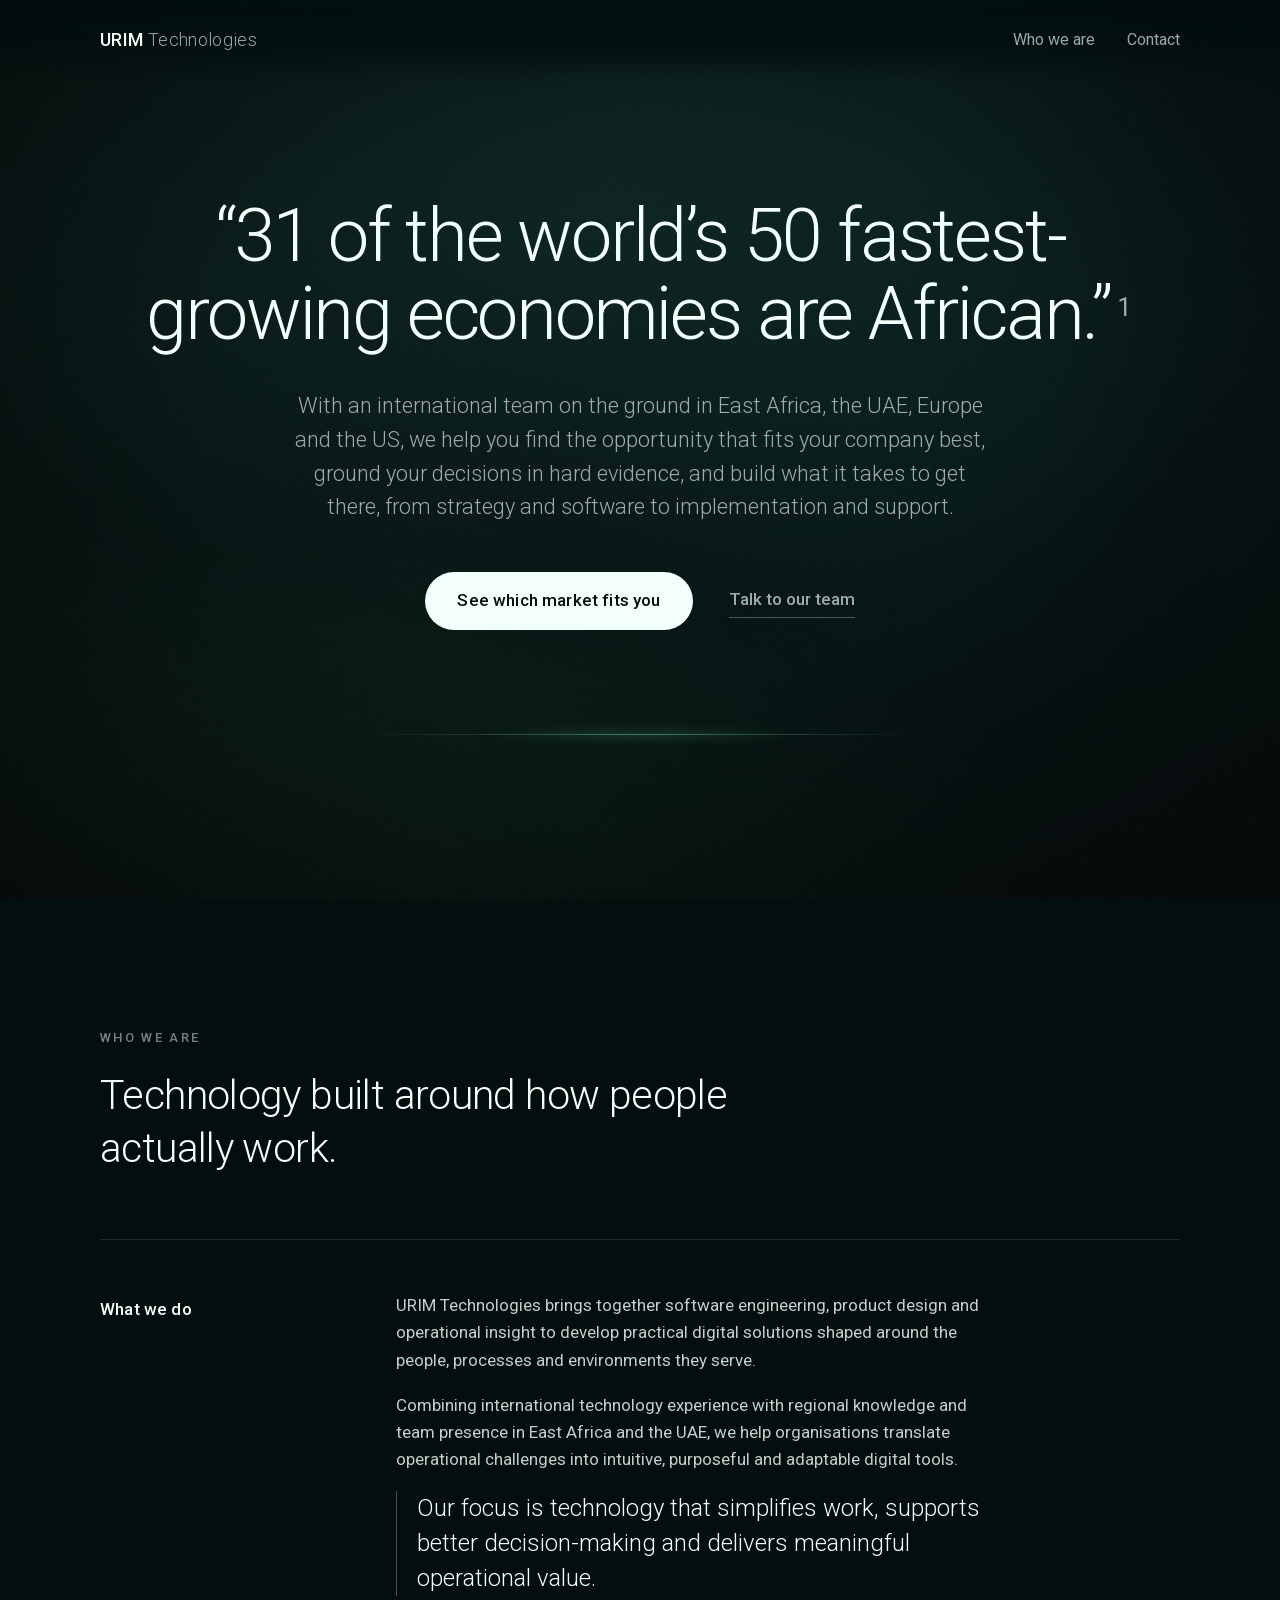
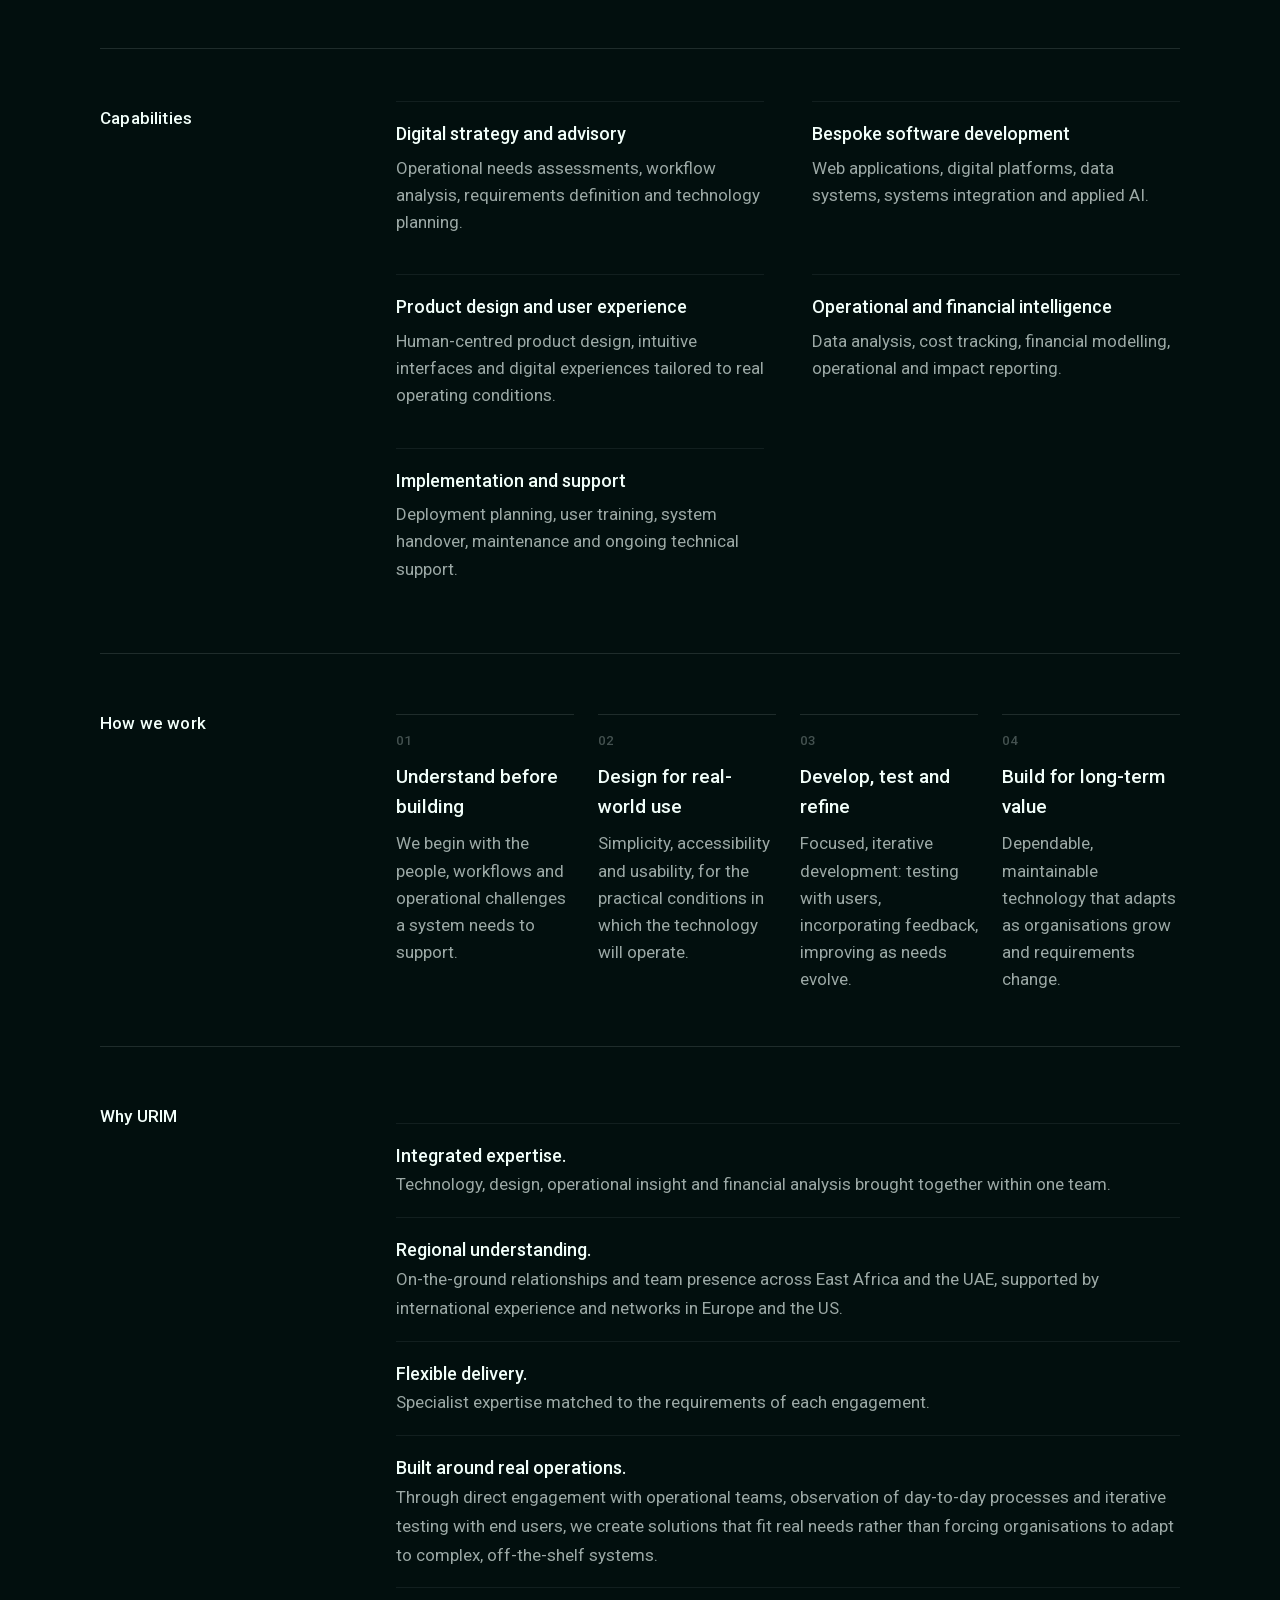
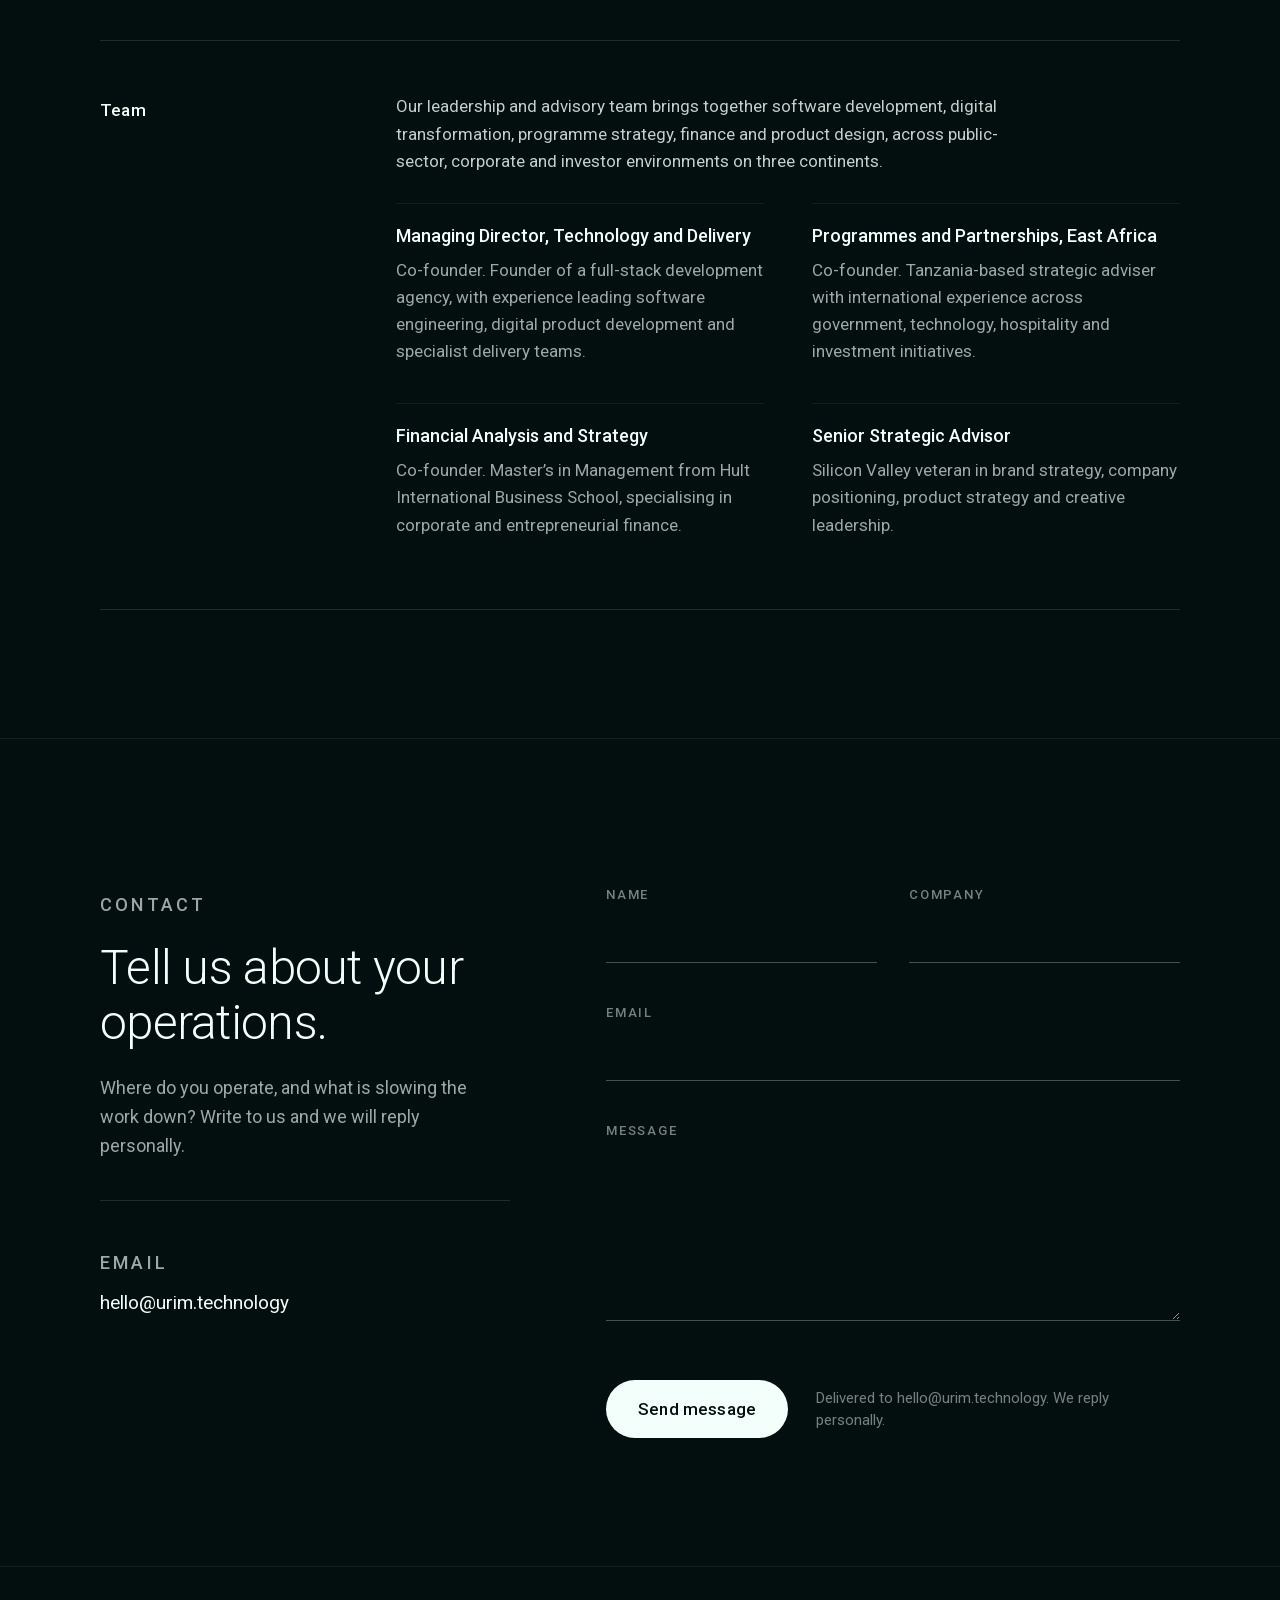
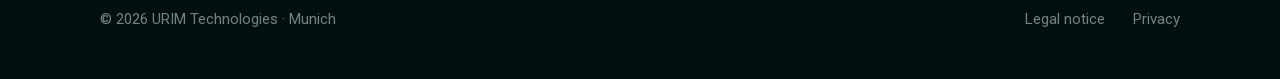
==== index.html @ d679f686 "Hero: break after fastest-, reference mark raised above the quote Co-Authored-By: Claude Fable 5.1 <" ====
<!doctype html>
<html lang="en">
<head>
<meta charset="utf-8">
<meta name="viewport" content="width=device-width, initial-scale=1, viewport-fit=cover">
<title>URIM Technologies</title>
<meta name="description" content="Practical technology for complex, real-world operations. URIM Technologies brings together software engineering, product design and operational insight, with team presence in East Africa and the UAE.">
<meta name="robots" content="index,follow">
<meta name="theme-color" content="#020e0d">
<link rel="canonical" href="https://tryurim.com/">
<meta property="og:type" content="website">
<meta property="og:site_name" content="URIM Technologies">
<meta property="og:title" content="URIM Technologies">
<meta property="og:description" content="Practical technology for complex, real-world operations. URIM Technologies brings together software engineering, product design and operational insight, with team presence in East Africa and the UAE.">
<meta property="og:url" content="https://tryurim.com/">
<meta property="og:image" content="https://tryurim.com/assets/og.jpg">
<meta property="og:image:width" content="1200">
<meta property="og:image:height" content="630">
<meta property="og:image:alt" content="Practical technology for complex, real-world operations.">
<meta name="twitter:card" content="summary_large_image">
<meta name="twitter:title" content="URIM Technologies">
<meta name="twitter:description" content="Practical technology for complex, real-world operations. URIM Technologies brings together software engineering, product design and operational insight, with team presence in East Africa and the UAE.">
<meta name="twitter:image" content="https://tryurim.com/assets/og.jpg">
<link rel="icon" href="/assets/favicon.svg" type="image/svg+xml">
<link rel="icon" href="/assets/favicon-32.png" sizes="32x32" type="image/png">
<link rel="icon" href="/assets/favicon-96.png" sizes="96x96" type="image/png">
<link rel="apple-touch-icon" href="/assets/apple-touch-icon.png">
<link rel="preload" href="/assets/fonts/roboto-latin.woff2" as="font" type="font/woff2" crossorigin>
<link rel="stylesheet" href="/assets/css/urim.css">
</head>
<body>

<header class="nav">
  <div class="wrap">
    <a class="wordmark" href="/"><b>URIM</b> <span>Technologies</span></a>
    <nav class="nav-links">
      <a href="#about">Who we are</a>
      <a href="#contact">Contact</a>
    </nav>
  </div>
</header>

<main>

  <section class="hero">
    <div class="wrap">
      <h1 class="rise">“31 of the world’s 50 fastest-<br>growing economies are African.”<sup class="fn"><button type="button" class="fn-mark" aria-label="Source note" aria-expanded="false" aria-controls="fn1">1</button><span class="fn-note" id="fn1" role="tooltip"><strong>URIM Research, 2026</strong><span class="fn-body">Source, reference date and method are documented in our 2026 research note.</span></span></sup></h1>
      <p class="lede rise">With an international team on the ground in East Africa, the UAE, Europe and the US, we help you find the opportunity that fits your company best, ground your decisions in hard evidence, and build what it takes to get there, from strategy and software to implementation and support.</p>
      <div class="actions rise">
        <a class="btn" href="#contact">See which market fits you</a>
        <a class="link" href="mailto:hello@urim.technology">Talk to our team</a>
      </div>
      <div class="hero-rule rise" aria-hidden="true"></div>
    </div>
  </section>

  <section class="section" id="about">
    <div class="wrap">
      <div class="section-head">
        <p class="eyebrow">Who we are</p>
        <p class="statement">Technology built around how people actually work.</p>
      </div>

      <div class="row">
        <h3>What we do</h3>
        <div class="body">
          <p>URIM Technologies brings together software engineering, product design and operational insight to develop practical digital solutions shaped around the people, processes and environments they serve.</p>
          <p>Combining international technology experience with regional knowledge and team presence in East Africa and the UAE, we help organisations translate operational challenges into intuitive, purposeful and adaptable digital tools.</p>
          <p class="quote">Our focus is technology that simplifies work, supports better decision-making and delivers meaningful operational value.</p>
        </div>
      </div>

      <div class="row">
        <h3>Capabilities</h3>
        <div class="body" style="max-width:none">
          <dl class="values">
            <div><dt>Digital strategy and advisory</dt><dd>Operational needs assessments, workflow analysis, requirements definition and technology planning.</dd></div>
            <div><dt>Bespoke software development</dt><dd>Web applications, digital platforms, data systems, systems integration and applied AI.</dd></div>
            <div><dt>Product design and user experience</dt><dd>Human-centred product design, intuitive interfaces and digital experiences tailored to real operating conditions.</dd></div>
            <div><dt>Operational and financial intelligence</dt><dd>Data analysis, cost tracking, financial modelling, operational and impact reporting.</dd></div>
            <div><dt>Implementation and support</dt><dd>Deployment planning, user training, system handover, maintenance and ongoing technical support.</dd></div>
          </dl>
        </div>
      </div>

      <div class="row">
        <h3>How we work</h3>
        <div class="body" style="max-width:none">
          <div class="steps">
            <div class="step"><span class="n">01</span><h4>Understand before building</h4><p>We begin with the people, workflows and operational challenges a system needs to support.</p></div>
            <div class="step"><span class="n">02</span><h4>Design for real-world use</h4><p>Simplicity, accessibility and usability, for the practical conditions in which the technology will operate.</p></div>
            <div class="step"><span class="n">03</span><h4>Develop, test and refine</h4><p>Focused, iterative development: testing with users, incorporating feedback, improving as needs evolve.</p></div>
            <div class="step"><span class="n">04</span><h4>Build for long-term value</h4><p>Dependable, maintainable technology that adapts as organisations grow and requirements change.</p></div>
          </div>
        </div>
      </div>

      <div class="row">
        <h3>Why URIM</h3>
        <div class="body" style="max-width:none">
          <ul class="rules">
            <li><strong>Integrated expertise.</strong><span>Technology, design, operational insight and financial analysis brought together within one team.</span></li>
            <li><strong>Regional understanding.</strong><span>On-the-ground relationships and team presence across East Africa and the UAE, supported by international experience and networks in Europe and the US.</span></li>
            <li><strong>Flexible delivery.</strong><span>Specialist expertise matched to the requirements of each engagement.</span></li>
            <li><strong>Built around real operations.</strong><span>Through direct engagement with operational teams, observation of day-to-day processes and iterative testing with end users, we create solutions that fit real needs rather than forcing organisations to adapt to complex, off-the-shelf systems.</span></li>
          </ul>
        </div>
      </div>

      <div class="row">
        <h3>Team</h3>
        <div class="body" style="max-width:none">
          <p style="max-width:62ch">Our leadership and advisory team brings together software development, digital transformation, programme strategy, finance and product design, across public-sector, corporate and investor environments on three continents.</p>
          <dl class="values" style="margin-top:28px">
            <div><dt>Managing Director, Technology and Delivery</dt><dd>Co-founder. Founder of a full-stack development agency, with experience leading software engineering, digital product development and specialist delivery teams.</dd></div>
            <div><dt>Programmes and Partnerships, East Africa</dt><dd>Co-founder. Tanzania-based strategic adviser with international experience across government, technology, hospitality and investment initiatives.</dd></div>
            <div><dt>Financial Analysis and Strategy</dt><dd>Co-founder. Master’s in Management from Hult International Business School, specialising in corporate and entrepreneurial finance.</dd></div>
            <div><dt>Senior Strategic Advisor</dt><dd>Silicon Valley veteran in brand strategy, company positioning, product strategy and creative leadership.</dd></div>
          </dl>
        </div>
      </div>
    </div>
  </section>

  <section class="section" id="contact">
    <div class="wrap">
      <div class="contact-grid">
        <div class="contact-intro">
          <p class="eyebrow" style="margin-bottom:20px">Contact</p>
          <h2>Tell us about your operations.</h2>
          <p>Where do you operate, and what is slowing the work down? Write to us and we will reply personally.</p>
          <div class="direct">
            <p class="eyebrow">Email</p>
            <a href="mailto:hello@urim.technology">hello@urim.technology</a>
          </div>
        </div>

        <form id="contact-form" novalidate>
          <input type="text" name="_gotcha" tabindex="-1" autocomplete="off" aria-hidden="true" style="position:absolute;left:-9999px;width:1px;height:1px;opacity:0">
          <div class="two">
            <div class="field">
              <label for="f-name">Name</label>
              <input id="f-name" name="name" type="text" autocomplete="name" required>
            </div>
            <div class="field">
              <label for="f-company">Company</label>
              <input id="f-company" name="company" type="text" autocomplete="organization">
            </div>
          </div>
          <div class="field">
            <label for="f-email">Email</label>
            <input id="f-email" name="email" type="email" autocomplete="email" required>
          </div>
          <div class="field">
            <label for="f-message">Message</label>
            <textarea id="f-message" name="message" rows="5" required></textarea>
          </div>
          <div class="form-foot">
            <button class="btn" type="submit">Send message</button>
            <p class="form-note" id="form-note">Delivered to hello@urim.technology. We reply personally.</p>
          </div>
        </form>
      </div>
    </div>
  </section>

</main>

<footer class="footer">
  <div class="wrap">
    <span>© <span id="yr">2026</span> URIM Technologies · Munich</span>
    <nav>
      <a href="/impressum.html">Legal notice</a>
      <a href="/datenschutz.html">Privacy</a>
    </nav>
  </div>
</footer>

<script>
document.getElementById("yr").textContent = new Date().getFullYear();

(function () {
  var fn = document.querySelector(".fn");
  var mark = fn.querySelector(".fn-mark");
  function set(open) { fn.classList.toggle("open", open); mark.setAttribute("aria-expanded", open); }
  mark.addEventListener("click", function (e) { e.stopPropagation(); set(!fn.classList.contains("open")); });
  document.addEventListener("click", function () { set(false); });
  document.addEventListener("keydown", function (e) { if (e.key === "Escape") set(false); });
})();

(function () {
  // Set to the Formspree endpoint, e.g. "https://formspree.io/f/xxxxxxxx".
  // While empty, the form falls back to opening the visitor's email program.
  var ENDPOINT = "https://formspree.io/f/xaennrdn";

  var form = document.getElementById("contact-form");
  var note = document.getElementById("form-note");
  var button = form.querySelector("button[type=submit]");
  var v = function (n) { return form.elements[n].value.trim(); };

  function say(text, ok) {
    note.textContent = text;
    note.classList.toggle("sent", !!ok);
  }

  function viaMail() {
    var name = v("name"), company = v("company"), email = v("email"), message = v("message");
    var subject = "Enquiry from " + name + (company ? " (" + company + ")" : "");
    var body = message + "\n\n--\n" + name + (company ? "\n" + company : "") + "\n" + email;
    window.location.href = "mailto:leon.barth@urim.technology"
      + "?cc=" + encodeURIComponent("hello@urim.technology")
      + "&subject=" + encodeURIComponent(subject)
      + "&body=" + encodeURIComponent(body);
    say("Your email program should now open with the message. If it does not, write to hello@urim.technology directly.", true);
  }

  function viaEndpoint() {
    button.disabled = true;
    say("Sending…");
    var data = new FormData(form);
    data.append("_subject", "Enquiry from " + v("name") + (v("company") ? " (" + v("company") + ")" : ""));
    fetch(ENDPOINT, { method: "POST", body: data, headers: { "Accept": "application/json" } })
      .then(function (r) { return r.ok ? r.json() : Promise.reject(r); })
      .then(function () {
        form.reset();
        say("Thank you. Your message has reached us and we will reply personally.", true);
      })
      .catch(function () {
        say("The message could not be sent. Please write to hello@urim.technology directly.", false);
      })
      .then(function () { button.disabled = false; });
  }

  form.addEventListener("submit", function (e) {
    e.preventDefault();
    if (!form.checkValidity()) { form.reportValidity(); return; }
    if (ENDPOINT) { viaEndpoint(); } else { viaMail(); }
  });
})();
</script>
</body>
</html>
---- assets/css/urim.css ----
/* URIM Technologies · tryurim.com
   Roboto throughout. Black stone as the ground; the aurora only where it matters. */

@font-face {
  font-family: "Roboto";
  font-style: normal;
  font-weight: 100 900;
  font-display: swap;
  src: url("../fonts/roboto-latin.woff2") format("woff2");
  unicode-range: U+0000-00FF, U+0131, U+0152-0153, U+02BB-02BC, U+02C6, U+02DA, U+02DC, U+0304, U+0308, U+0329, U+2000-206F, U+20AC, U+2122, U+2191, U+2193, U+2212, U+2215, U+FEFF, U+FFFD;
}
@font-face {
  font-family: "Roboto";
  font-style: normal;
  font-weight: 100 900;
  font-display: swap;
  src: url("../fonts/roboto-latin-ext.woff2") format("woff2");
  unicode-range: U+0100-02BA, U+02BD-02C5, U+02C7-02CC, U+02CE-02D7, U+02DD-02FF, U+0304, U+0308, U+0329, U+1D00-1DBF, U+1E00-1E9F, U+1EF2-1EFF, U+2020, U+20A0-20AB, U+20AD-20C0, U+2113, U+2C60-2C7F, U+A720-A7FF;
}

:root {
  /* The stone: near true black with a trace of the gem's teal. */
  --stone: hsl(176 80% 3.2%);
  --ink: #F2FFFA;
  --ink-80: rgba(242, 255, 250, .80);
  --ink-64: rgba(242, 255, 250, .64);
  --ink-48: rgba(242, 255, 250, .48);
  --ink-28: rgba(242, 255, 250, .28);
  --line: rgba(242, 255, 250, .12);
  --line-soft: rgba(242, 255, 250, .07);

  /* The aurora, held back: one pale sea-green, never saturated, never a sweep. */
  --aurora-tone: hsl(162 45% 68%);
  --aurora-cyan: hsl(162 45% 68%);
  --aurora: linear-gradient(90deg, hsl(162 45% 68% / 0) 0%, hsl(162 45% 68% / .55) 35%, hsl(162 45% 68% / .55) 65%, hsl(162 45% 68% / 0) 100%);

  --wrap: 1080px;
  --gutter: 28px;
  --nav-h: 80px;

  --grain: url("data:image/svg+xml,%3Csvg xmlns='http://www.w3.org/2000/svg' width='320' height='320'%3E%3Cfilter id='n'%3E%3CfeTurbulence type='fractalNoise' baseFrequency='0.9' numOctaves='2' stitchTiles='stitch'/%3E%3CfeColorMatrix values='0 0 0 0 0.92  0 0 0 0 0.95  0 0 0 0 0.94  0 0 0 0.04 0'/%3E%3C/filter%3E%3Crect width='100%25' height='100%25' filter='url(%23n)'/%3E%3C/svg%3E");
}

* { box-sizing: border-box; }
html { -webkit-text-size-adjust: 100%; scroll-behavior: smooth; }
@media (prefers-reduced-motion: reduce) { html { scroll-behavior: auto; } }

body {
  margin: 0;
  background: var(--stone);
  color: var(--ink-80);
  font-family: "Roboto", system-ui, -apple-system, "Segoe UI", Helvetica, Arial, sans-serif;
  font-size: 19px;
  line-height: 1.6;
  font-weight: 400;
  -webkit-font-smoothing: antialiased;
  -moz-osx-font-smoothing: grayscale;
  text-rendering: optimizeLegibility;
  min-height: 100vh;
}

/* Black · stone. A rich black built in layers that flow: near-blacks a few hue
   degrees apart drift corner to corner, light rests on the upper middle and
   fainter low on the left, the edges fall away, and far back the aurora is
   remembered. Grain on top. Fixed to the viewport so the page reads as one
   material however far it scrolls. */
body::before {
  content: "";
  position: fixed;
  inset: 0;
  z-index: -1;
  pointer-events: none;
  background:
    var(--grain) 0 0 / 320px 320px repeat,
    radial-gradient(ellipse 80% 74% at 50% 44%, hsl(180 60% 1.5% / 0) 42%, hsl(180 60% 1.2% / 0.92) 100%),
    radial-gradient(ellipse 58% 46% at 48% 24%, hsl(176 55% 8.5% / 1) 0%, hsl(176 55% 8.5% / 0) 100%),
    radial-gradient(ellipse 42% 34% at 24% 88%, hsl(168 55% 6.5% / 0.8) 0%, hsl(168 55% 6.5% / 0) 100%),
    radial-gradient(ellipse 50% 40% at 30% 100%, hsl(148 70% 10% / 0.5) 0%, hsl(148 70% 10% / 0) 100%),
    radial-gradient(ellipse 26% 70% at 68% 26%, hsl(180 70% 9% / 0.4) 0%, hsl(180 70% 9% / 0) 100%),
    radial-gradient(ellipse 72% 80% at 0% 0%, hsl(170 80% 4.4% / 1) 0%, hsl(170 80% 4.4% / 0) 100%),
    radial-gradient(ellipse 66% 78% at 100% 0%, hsl(178 85% 3.8% / 1) 0%, hsl(178 85% 3.8% / 0) 100%),
    radial-gradient(ellipse 80% 70% at 100% 100%, hsl(184 80% 2.6% / 1) 0%, hsl(184 80% 2.6% / 0) 100%),
    radial-gradient(ellipse 70% 80% at 0% 100%, hsl(166 75% 3.6% / 1) 0%, hsl(166 75% 3.6% / 0) 100%),
    var(--stone);
}

::selection { background: hsl(160 70% 40% / .35); color: var(--ink); }

a { color: inherit; text-decoration: none; }
a:focus-visible, button:focus-visible { outline: 1px solid hsl(162 45% 68% / .7); outline-offset: 4px; }

h1, h2, h3, h4 { margin: 0; color: var(--ink); font-weight: 300; letter-spacing: -0.015em; }
p { margin: 0; }

.wrap { width: min(var(--wrap), 100% - 2 * var(--gutter)); margin-inline: auto; }

.eyebrow {
  font-size: .8125rem;
  font-weight: 500;
  letter-spacing: .18em;
  text-transform: uppercase;
  color: var(--ink-48);
}

/* Navigation */
.nav {
  position: fixed;
  top: 0; left: 0; right: 0;
  z-index: 10;
  height: var(--nav-h);
  display: flex;
  align-items: center;
  background: linear-gradient(to bottom, hsl(176 80% 3.2% / .96) 0%, hsl(176 80% 3.2% / .82) 55%, hsl(176 80% 3.2% / 0) 100%);
}
.nav .wrap { display: flex; align-items: center; justify-content: space-between; }
.wordmark { color: var(--ink); font-size: 1.125rem; letter-spacing: .02em; white-space: nowrap; }
.wordmark b { font-weight: 500; }
.wordmark span { font-weight: 300; color: var(--ink-64); }
.nav-links { display: flex; gap: 32px; }
.nav-links a { font-size: 1rem; color: var(--ink-64); transition: color .25s; }
.nav-links a:hover { color: var(--ink); }

/* Hero */
.hero {
  min-height: 100vh;
  min-height: 100svh;
  display: flex;
  align-items: center;
  padding: calc(var(--nav-h) + 48px) 0 96px;
}
.hero .eyebrow { margin-bottom: 28px; }
.hero .wrap { text-align: center; }
/* Sized so the quote fills the column in two lines, like the nav spans it. */
.hero h1 {
  position: relative;
  z-index: 2;
  font-size: clamp(2.25rem, calc((100vw - 2 * var(--gutter)) / 14.5), 4.6rem);
  line-height: 1.06;
  letter-spacing: -0.03em;
}
.hero .lede {
  margin: 36px auto 0;
  max-width: 58ch;
  font-size: clamp(1.125rem, 1.7vw, 1.4375rem);
  line-height: 1.55;
  font-weight: 300;
  color: var(--ink-64);
}
/* Footnote: a small mark after the headline; the note opens on hover, focus or tap. */
.fn { position: relative; display: inline-block; vertical-align: top; line-height: 1; margin-left: .04em; top: -.16em; }
.fn-mark {
  font: inherit; font-size: .42em; font-weight: 400; letter-spacing: 0; line-height: 1;
  padding: 0 .12em; border: 0; background: transparent; color: var(--ink-64);
  cursor: pointer; transition: color .25s;
}
.fn:hover .fn-mark, .fn:focus-within .fn-mark, .fn.open .fn-mark { color: var(--ink); }
.fn-note {
  position: absolute; right: 0; top: calc(100% + 10px); z-index: 5;
  width: 300px; max-width: calc(100vw - 2 * var(--gutter));
  padding: 14px 16px; border-radius: 10px;
  background: hsl(176 50% 6%); border: 1px solid var(--line);
  box-shadow: 0 18px 50px hsl(180 60% 1% / .6);
  font-size: .8125rem; font-weight: 400; line-height: 1.5; letter-spacing: 0;
  color: var(--ink-64); text-align: left;
  opacity: 0; visibility: hidden; transform: translateY(-4px);
  transition: opacity .25s, transform .25s, visibility 0s .25s;
}
.fn-note strong { display: block; font-weight: 500; color: var(--ink); margin-bottom: 4px; }
.fn-body { display: block; }
.fn:hover .fn-note, .fn:focus-within .fn-note, .fn.open .fn-note { opacity: 1; visibility: visible; transform: none; transition: opacity .25s, transform .25s; }

.hero .actions { margin-top: 48px; display: flex; align-items: center; justify-content: center; gap: 36px; flex-wrap: wrap; }

/* The aurora, once: a faint light along a hairline beneath the hero. */
.hero-rule {
  position: relative;
  margin: 104px auto 0;
  height: 1px;
  width: min(100%, 560px);
  background: linear-gradient(90deg, hsl(162 45% 68% / 0) 0%, hsl(162 45% 68% / .45) 50%, hsl(162 45% 68% / 0) 100%);
}
.hero-rule::before {
  content: "";
  position: absolute;
  left: 20%; top: -6px;
  width: 60%;
  height: 13px;
  background: radial-gradient(ellipse 50% 50% at 50% 50%, hsl(162 55% 62% / .22), hsl(162 55% 62% / 0));
  filter: blur(4px);
  pointer-events: none;
}

/* Buttons and links */
.btn {
  position: relative;
  display: inline-flex;
  align-items: center;
  gap: 10px;
  height: 58px;
  padding: 0 32px;
  border-radius: 999px;
  border: 0;
  background: var(--ink);
  color: var(--stone);
  font: inherit;
  font-size: 1.0625rem;
  font-weight: 500;
  letter-spacing: .01em;
  cursor: pointer;
  transition: transform .3s cubic-bezier(.2,.7,.2,1), background .3s;
}
.btn:hover { transform: translateY(-1px); }
.btn:active { transform: translateY(0); }
/* The aurora, once more: a soft light gathers behind the button on hover. */
.btn::after {
  content: "";
  position: absolute;
  inset: -14px -10px;
  border-radius: 999px;
  background: radial-gradient(ellipse 60% 70% at 50% 60%, hsl(162 50% 62% / .28), hsl(162 50% 62% / 0));
  filter: blur(10px);
  opacity: 0;
  transition: opacity .5s;
  pointer-events: none;
  z-index: -1;
}
.btn:hover::after, .btn:focus-visible::after { opacity: 1; }

.link {
  position: relative;
  color: var(--ink-64);
  font-size: 1.0625rem;
  font-weight: 500;
  padding-bottom: 2px;
  transition: color .25s;
}
.link::after {
  content: "";
  position: absolute;
  left: 0; right: 0; bottom: -2px;
  height: 1px;
  background: var(--ink-28);
  transition: background .25s;
}
.link:hover { color: var(--ink); }
.link:hover::after { background: var(--ink); }

/* Sections */
.section { padding: 128px 0; }
.section + .section { border-top: 1px solid var(--line-soft); }
.section-head { margin-bottom: 64px; }
.section-head .eyebrow { margin-bottom: 20px; }
.statement {
  font-size: clamp(1.75rem, 3.2vw, 2.75rem);
  line-height: 1.3;
  font-weight: 300;
  letter-spacing: -0.015em;
  color: var(--ink);
  max-width: 28ch;
}

/* Ledger rows: label left, substance right. */
.row {
  display: grid;
  grid-template-columns: 240px 1fr;
  gap: 56px;
  padding: 52px 0;
  border-top: 1px solid var(--line);
}
.row:last-child { border-bottom: 1px solid var(--line); }
.row h3 { font-size: 1.0625rem; font-weight: 500; letter-spacing: .01em; color: var(--ink); padding-top: 4px; }
.row .body { max-width: 60ch; font-size: 1.0625rem; }
.row .body p + p { margin-top: 18px; }
.row .body strong { font-weight: 500; color: var(--ink); }
.quote {
  margin: 28px 0 0;
  padding-left: 20px;
  border-left: 1px solid var(--ink-28);
  font-size: 1.5rem;
  font-weight: 300;
  line-height: 1.45;
  color: var(--ink);
}

.cards { display: grid; grid-template-columns: repeat(3, 1fr); gap: 32px; }
.card .k { display: block; font-size: .8125rem; font-weight: 500; letter-spacing: .14em; text-transform: uppercase; color: var(--ink-48); margin-bottom: 14px; }
.card h4 { font-size: 1.3125rem; font-weight: 500; margin-bottom: 10px; letter-spacing: 0; }
.card p { font-size: 1.0625rem; color: var(--ink-64); }

.steps { display: grid; grid-template-columns: repeat(4, 1fr); gap: 24px; margin-top: 8px; }
.step { padding-top: 16px; border-top: 1px solid var(--line); }
.step .n { display: block; font-size: .8125rem; font-weight: 500; color: var(--ink-28); letter-spacing: .1em; margin-bottom: 10px; }
.step h4 { font-size: 1.1875rem; font-weight: 500; letter-spacing: 0; }
.step p { margin-top: 8px; font-size: 1.0625rem; color: var(--ink-64); }

.rules { list-style: none; margin: 24px 0 0; padding: 0; }
.rules li { padding: 18px 0; border-top: 1px solid var(--line-soft); font-size: 1.125rem; }
.rules li:last-child { border-bottom: 1px solid var(--line-soft); }
.rules strong { display: block; font-weight: 500; color: var(--ink); }
.rules span { color: var(--ink-64); font-size: 1.0625rem; }

.values { display: grid; grid-template-columns: repeat(2, 1fr); gap: 20px 48px; margin: 0; }
.values div { padding: 18px 0; border-top: 1px solid var(--line-soft); }
.values dt { font-weight: 500; color: var(--ink); margin-bottom: 6px; font-size: 1.125rem; }
.values dd { margin: 0; font-size: 1.0625rem; color: var(--ink-64); }

/* Contact */
.contact-grid { display: grid; grid-template-columns: 5fr 7fr; gap: 96px; align-items: start; }
.contact-intro h2 { font-size: clamp(2rem, 3.8vw, 3rem); line-height: 1.15; max-width: 16ch; }
.contact-intro p { margin-top: 24px; max-width: 40ch; color: var(--ink-64); font-size: 1.125rem; }
.contact-intro .direct { margin-top: 40px; padding-top: 24px; border-top: 1px solid var(--line); }
.contact-intro .direct .eyebrow { margin-bottom: 10px; }
.contact-intro .direct a { color: var(--ink); font-weight: 400; }
.contact-intro .direct a:hover { color: var(--aurora-tone); }

form { display: grid; gap: 8px; }
.two { display: grid; grid-template-columns: 1fr 1fr; gap: 0 32px; }
.field { position: relative; padding: 18px 0 14px; }
.field label {
  display: block;
  font-size: .8125rem;
  font-weight: 500;
  letter-spacing: .14em;
  text-transform: uppercase;
  color: var(--ink-48);
  margin-bottom: 8px;
}
.field input, .field textarea {
  width: 100%;
  border: 0;
  border-bottom: 1px solid var(--ink-28);
  border-radius: 0;
  background: transparent;
  color: var(--ink);
  font: inherit;
  font-size: 1.1875rem;
  padding: 6px 0 12px;
  outline: none;
  transition: border-color .25s;
}
.field textarea { resize: vertical; min-height: 128px; }
.field input::placeholder, .field textarea::placeholder { color: var(--ink-28); }
/* The aurora, last: a pale line settles beneath the field you are writing in. */
.field::after {
  content: "";
  position: absolute;
  left: 0; right: 0; bottom: 14px;
  height: 1px;
  background: hsl(162 45% 68% / .6);
  transform: scaleX(0);
  transform-origin: left;
  transition: transform .45s cubic-bezier(.2,.7,.2,1);
}
.field:focus-within::after { transform: scaleX(1); }
.form-foot { margin-top: 28px; display: flex; align-items: center; gap: 28px; flex-wrap: wrap; }
.form-note { font-size: .9375rem; color: var(--ink-48); max-width: 40ch; line-height: 1.5; }
.form-note.sent { color: var(--ink-80); }

/* Footer */
.footer { padding: 40px 0 48px; border-top: 1px solid var(--line-soft); font-size: .9375rem; color: var(--ink-48); }
.footer .wrap { display: flex; justify-content: space-between; gap: 24px; flex-wrap: wrap; }
.footer nav { display: flex; gap: 28px; }
.footer a:hover { color: var(--ink); }

/* Legal pages */
.legal { padding: calc(var(--nav-h) + 64px) 0 96px; }
.legal .wrap { max-width: 760px; margin-inline: auto; }
.legal h1 { font-size: clamp(2rem, 4.5vw, 3rem); line-height: 1.1; letter-spacing: -0.02em; }
.legal .stand { margin-top: 16px; font-size: 1rem; color: var(--ink-48); }
.legal h2 { font-size: 1.3125rem; font-weight: 500; letter-spacing: 0; margin-top: 56px; margin-bottom: 14px; }
.legal h3 { font-size: 1.125rem; font-weight: 500; letter-spacing: 0; margin-top: 28px; margin-bottom: 8px; }
.legal p + p { margin-top: 14px; }
.legal address { font-style: normal; color: var(--ink); line-height: 1.6; }
.legal ul { padding-left: 20px; margin: 12px 0 0; }
.legal li { margin: 6px 0; }
.legal a { color: var(--ink); border-bottom: 1px solid var(--ink-28); transition: border-color .25s; }
.legal a:hover { border-color: var(--aurora-tone); }
.legal strong { font-weight: 500; color: var(--ink); }
.legal .note { margin-top: 56px; padding-top: 20px; border-top: 1px solid var(--line); font-size: 1rem; color: var(--ink-48); }
.legal .lang { margin-top: 40px; font-size: .875rem; color: var(--ink-48); }

/* Entrance */
@media (prefers-reduced-motion: no-preference) {
  .rise { opacity: 0; transform: translateY(14px); animation: rise .9s cubic-bezier(.2,.7,.2,1) forwards; }
  .rise:nth-child(2) { animation-delay: .1s; }
  .rise:nth-child(3) { animation-delay: .2s; }
  .rise:nth-child(4) { animation-delay: .3s; }
  .rise:nth-child(5) { animation-delay: .45s; }
  @keyframes rise { to { opacity: 1; transform: none; } }
}

/* Responsive */
@media (max-width: 900px) {
  .cards { grid-template-columns: 1fr; gap: 28px; }
  .steps { grid-template-columns: 1fr 1fr; }
  .contact-grid { grid-template-columns: 1fr; gap: 64px; }
  .row { grid-template-columns: 1fr; gap: 16px; padding: 36px 0; }
}
@media (max-width: 640px) {
  :root { --gutter: 20px; --nav-h: 68px; }
  body { font-size: 17px; }
  .hero h1 br { display: none; }
  .row { grid-template-columns: 1fr; }
  .section { padding: 88px 0; }
  .section-head { margin-bottom: 40px; }
  .hero { padding-bottom: 72px; }
  .hero .actions { margin-top: 36px; gap: 24px; }
  .hero-rule { margin-top: 64px; }
  .steps { grid-template-columns: 1fr; }
  .values { grid-template-columns: 1fr; }
  .two { grid-template-columns: 1fr; }
  .nav-links { gap: 22px; }
  .nav-links a { font-size: .875rem; }
  .footer .wrap { flex-direction: column; }
}
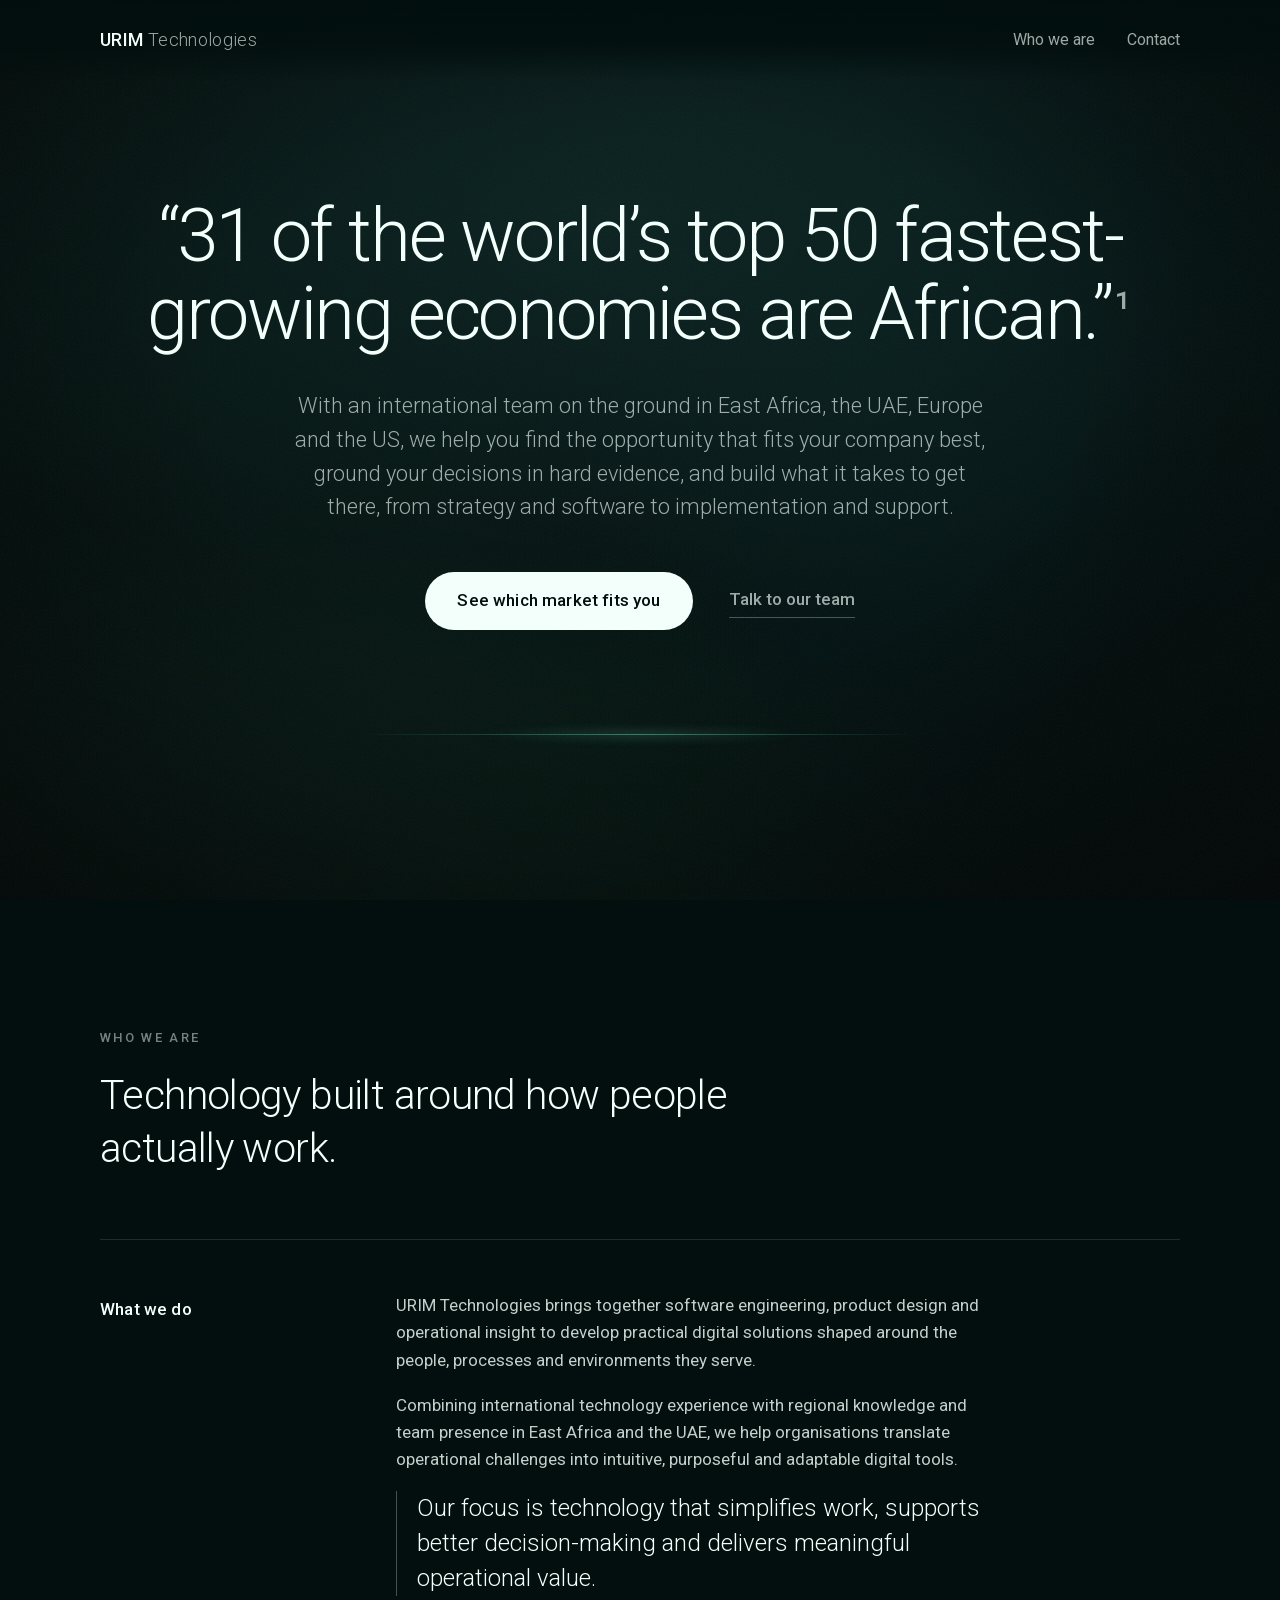
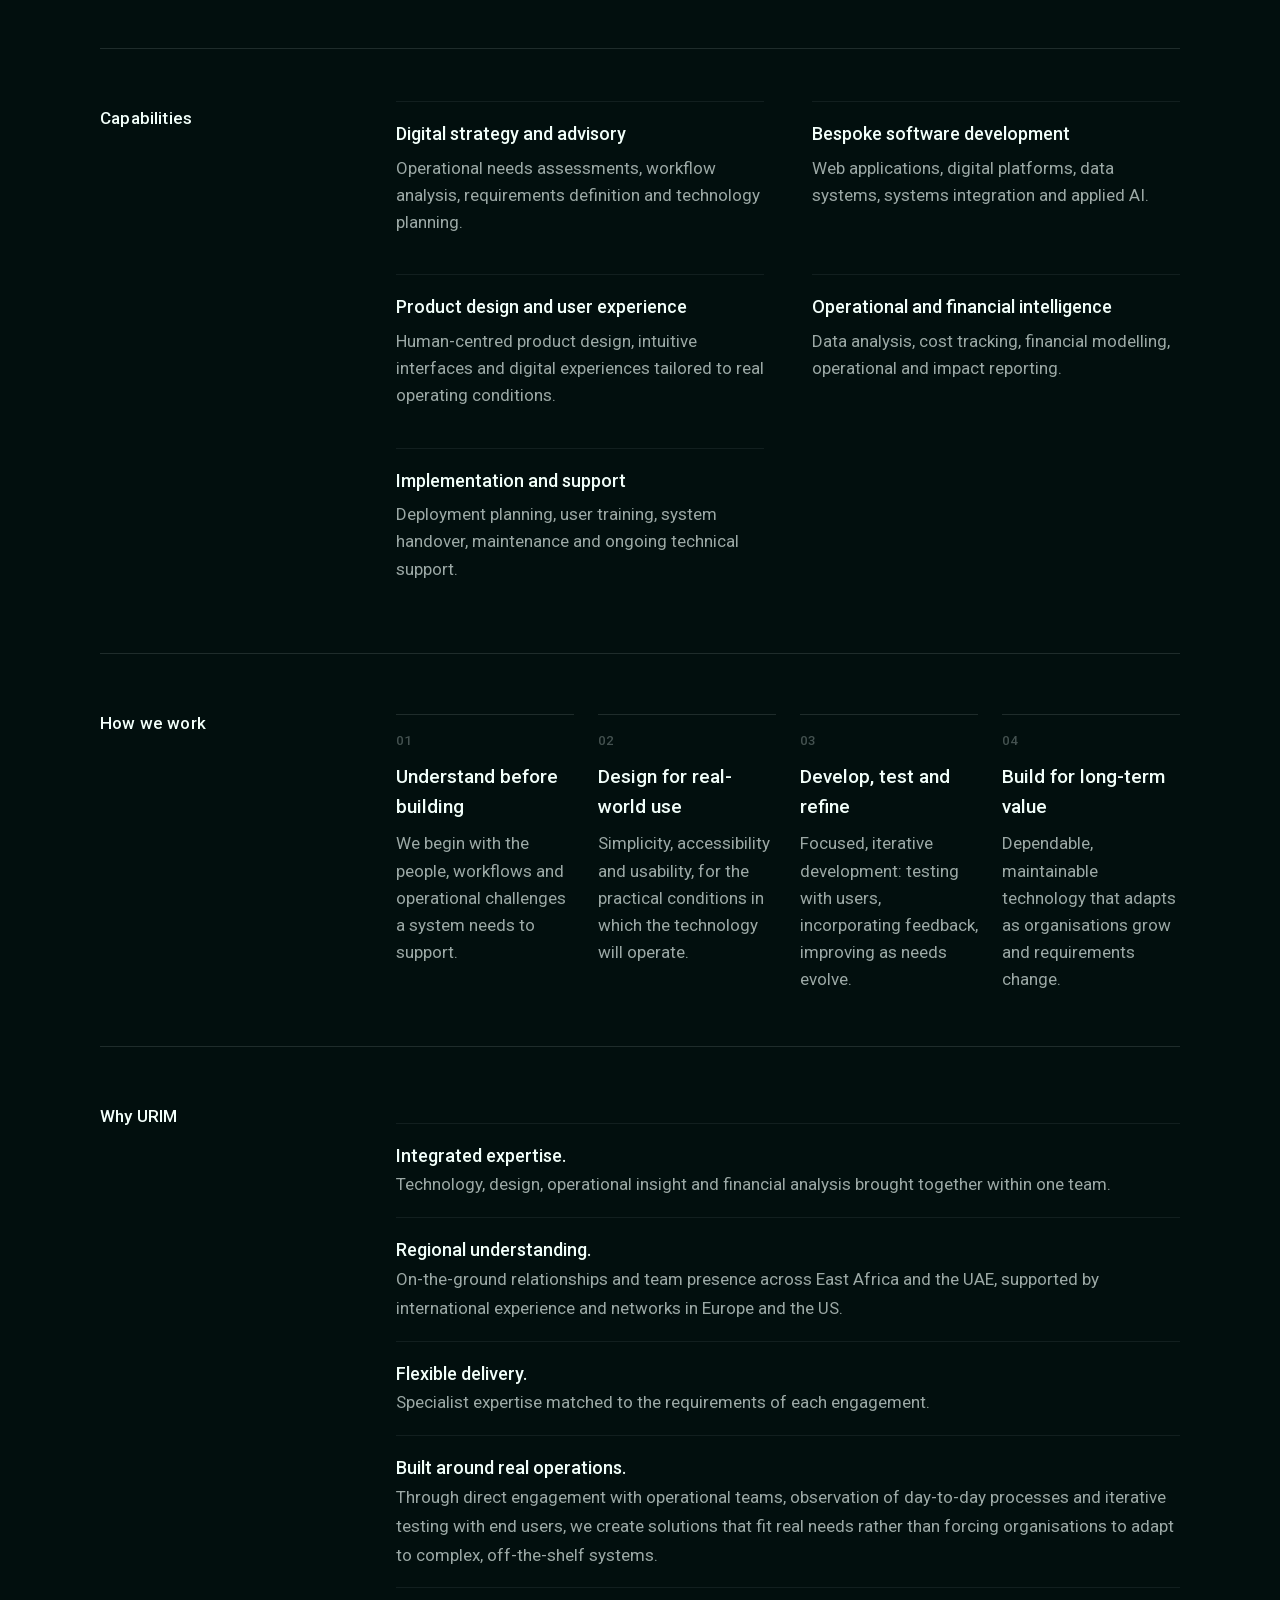
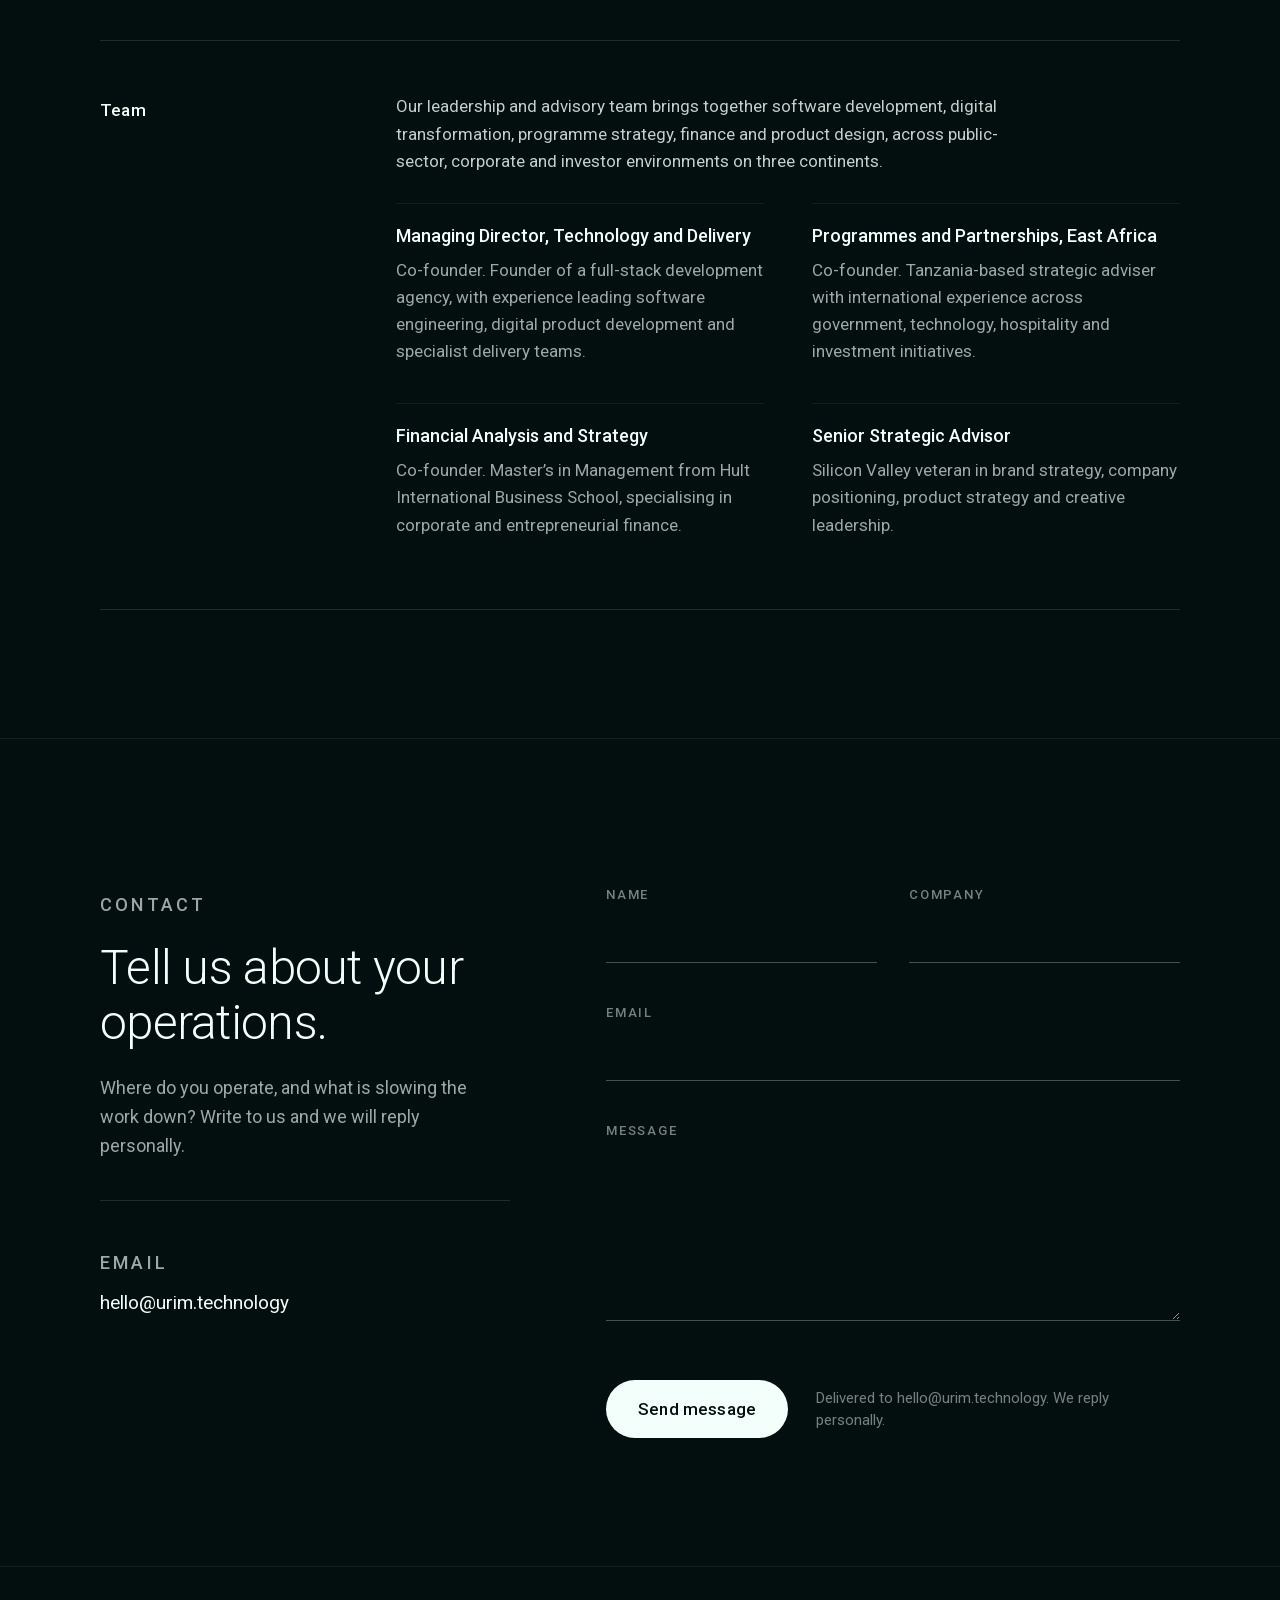
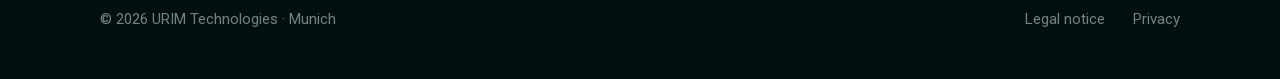
==== commit 64535ad8: "Hero: add "top"; reference mark is the ¹ character so copies read correctly Co-Authored-By: Claude O" ====
--- a/index.html
+++ b/index.html
@@ -16,7 +16,7 @@
 <meta property="og:image" content="https://tryurim.com/assets/og.jpg">
 <meta property="og:image:width" content="1200">
 <meta property="og:image:height" content="630">
-<meta property="og:image:alt" content="Practical technology for complex, real-world operations.">
+<meta property="og:image:alt" content="31 of the world’s top 50 fastest-growing economies are African.">
 <meta name="twitter:card" content="summary_large_image">
 <meta name="twitter:title" content="URIM Technologies">
 <meta name="twitter:description" content="Practical technology for complex, real-world operations. URIM Technologies brings together software engineering, product design and operational insight, with team presence in East Africa and the UAE.">
@@ -44,7 +44,7 @@
 
   <section class="hero">
     <div class="wrap">
-      <h1 class="rise">“31 of the world’s 50 fastest-<br>growing economies are African.”<sup class="fn"><button type="button" class="fn-mark" aria-label="Source note" aria-expanded="false" aria-controls="fn1">1</button><span class="fn-note" id="fn1" role="tooltip"><strong>URIM Research, 2026</strong><span class="fn-body">Source, reference date and method are documented in our 2026 research note.</span></span></sup></h1>
+      <h1 class="rise">“31 of the world’s top 50 fastest-<br>growing economies are African.”<span class="fn"><button type="button" class="fn-mark" aria-label="Source note" aria-expanded="false" aria-controls="fn1">¹</button><span class="fn-note" id="fn1" role="tooltip"><strong>URIM Research, 2026</strong><span class="fn-body">Source, reference date and method are documented in our 2026 research note.</span></span></span></h1>
       <p class="lede rise">With an international team on the ground in East Africa, the UAE, Europe and the US, we help you find the opportunity that fits your company best, ground your decisions in hard evidence, and build what it takes to get there, from strategy and software to implementation and support.</p>
       <div class="actions rise">
         <a class="btn" href="#contact">See which market fits you</a>
--- a/assets/css/urim.css
+++ b/assets/css/urim.css
@@ -147,14 +147,17 @@
   color: var(--ink-64);
 }
 /* Footnote: a small mark after the headline; the note opens on hover, focus or tap. */
-.fn { position: relative; display: inline-block; vertical-align: top; line-height: 1; margin-left: .04em; top: -.16em; }
+/* The mark is the superscript character itself, so copying the headline yields "¹". */
+.fn { position: relative; display: inline-block; line-height: 1; }
 .fn-mark {
-  font: inherit; font-size: .42em; font-weight: 400; letter-spacing: 0; line-height: 1;
-  padding: 0 .12em; border: 0; background: transparent; color: var(--ink-64);
+  font: inherit; font-size: .62em; font-weight: 400; letter-spacing: 0; line-height: 1;
+  position: relative; top: -.32em;
+  padding: 0 .04em; border: 0; background: transparent; color: var(--ink-64);
   cursor: pointer; transition: color .25s;
 }
 .fn:hover .fn-mark, .fn:focus-within .fn-mark, .fn.open .fn-mark { color: var(--ink); }
 .fn-note {
+  user-select: none; -webkit-user-select: none;
   position: absolute; right: 0; top: calc(100% + 10px); z-index: 5;
   width: 300px; max-width: calc(100vw - 2 * var(--gutter));
   padding: 14px 16px; border-radius: 10px;
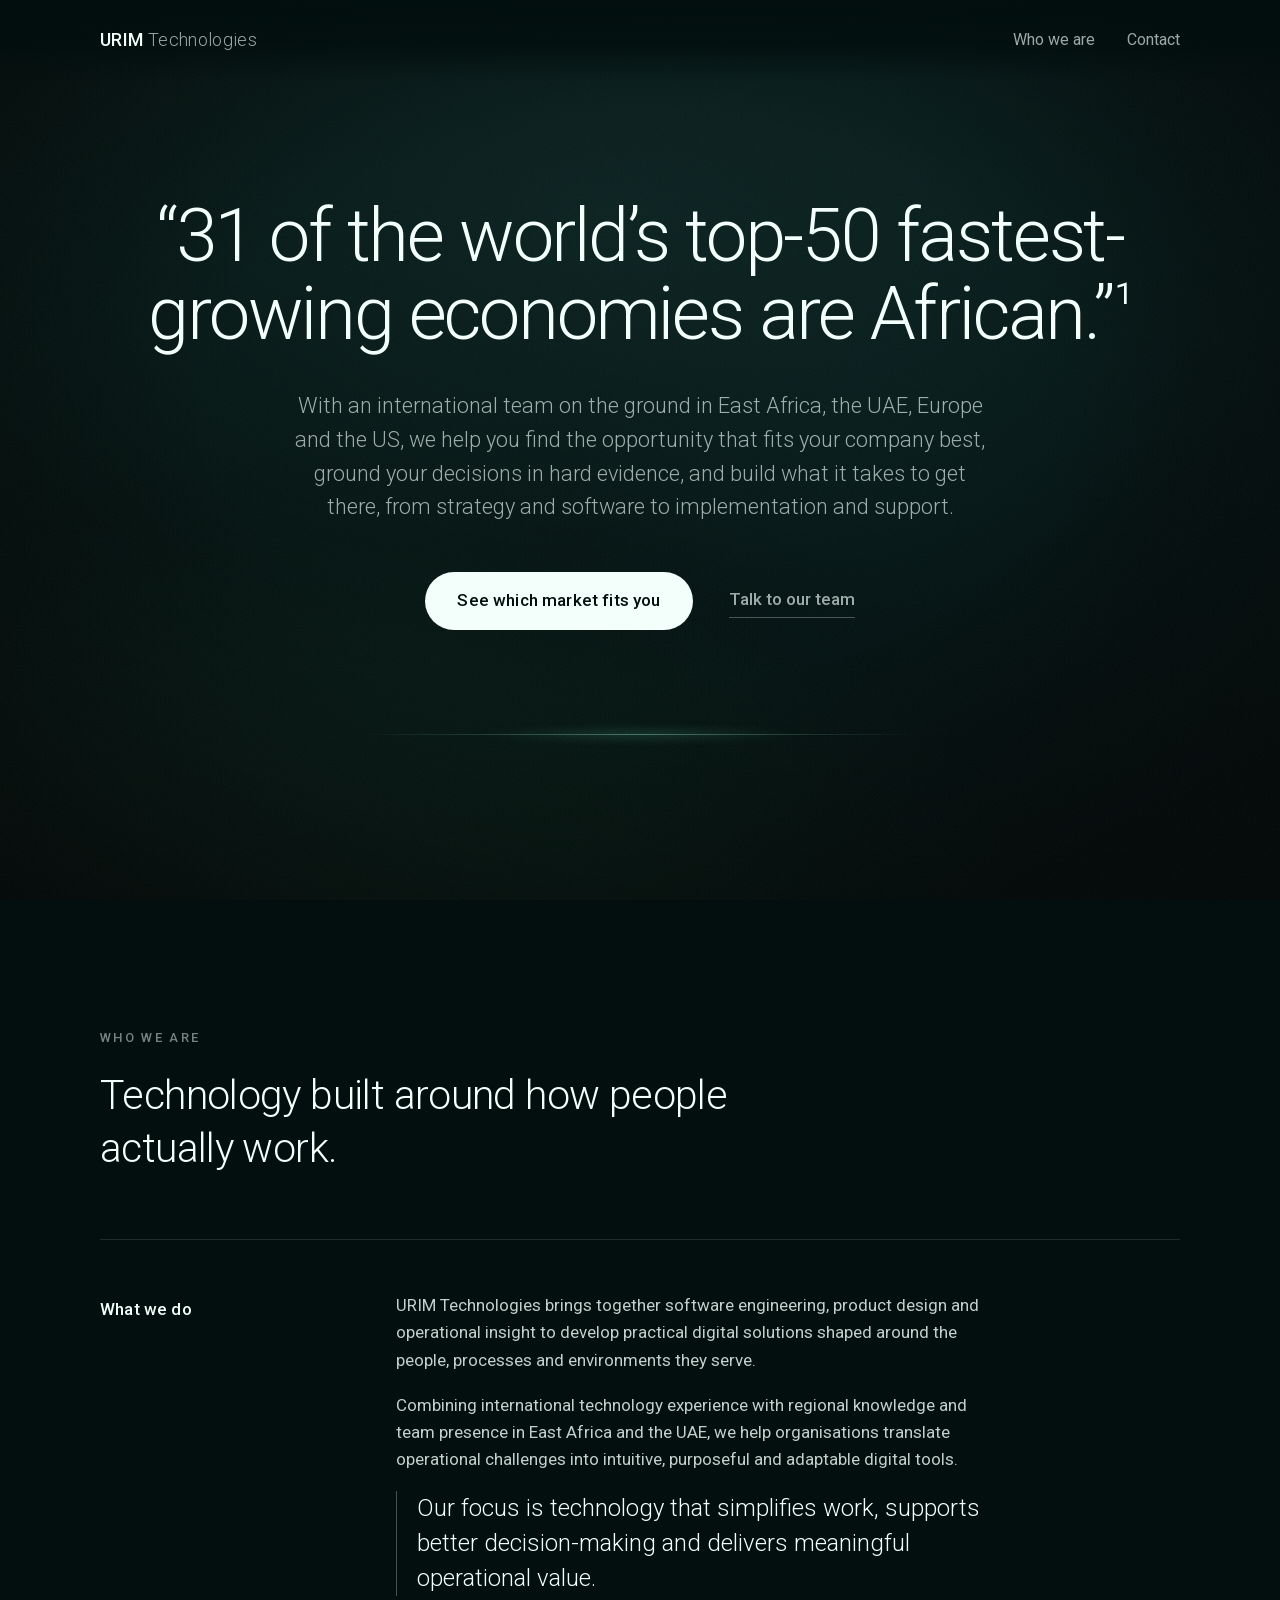
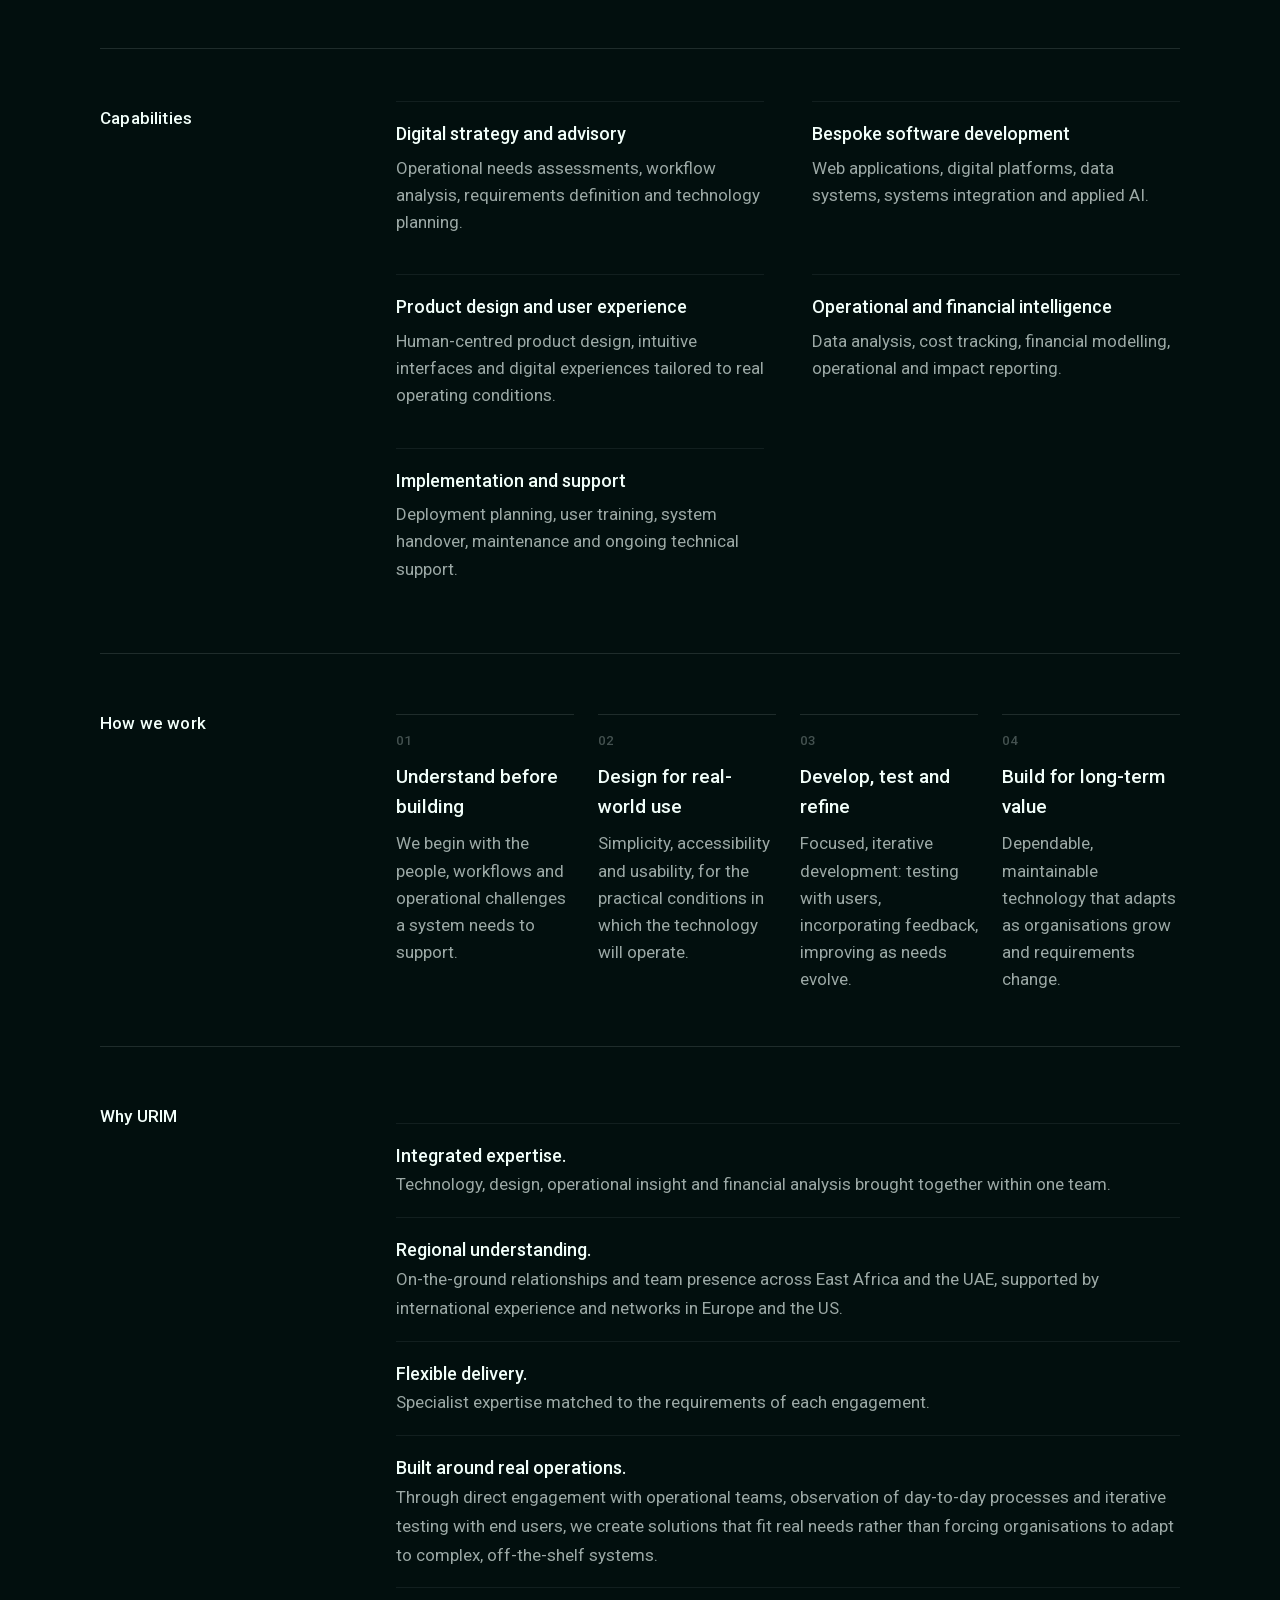
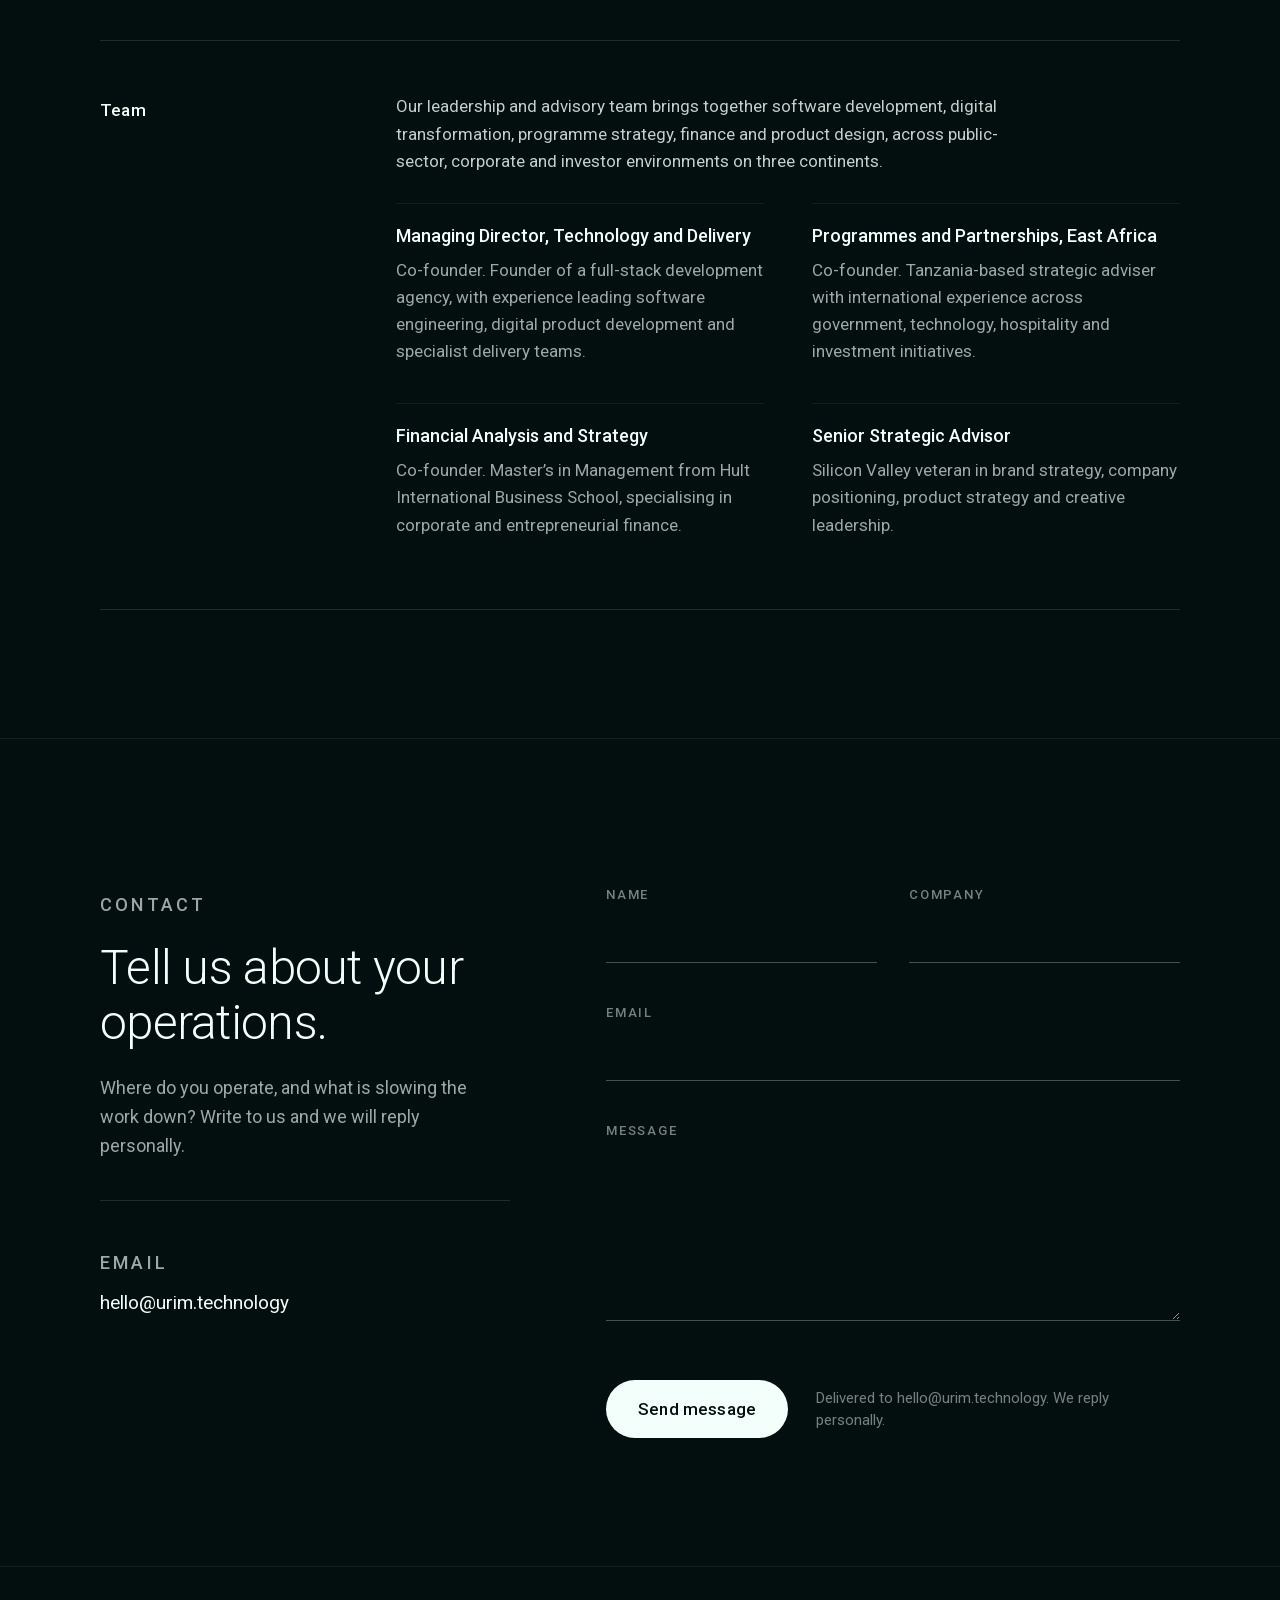
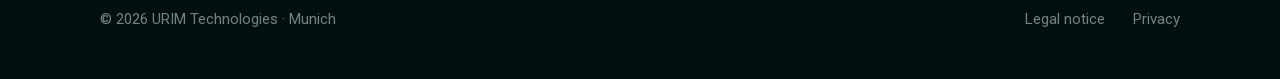
==== commit bc406454: "Hero: top-50; ¹ placed against the closing quote to measured reference proportions Co-Authored-By: C" ====
--- a/index.html
+++ b/index.html
@@ -16,7 +16,7 @@
 <meta property="og:image" content="https://tryurim.com/assets/og.jpg">
 <meta property="og:image:width" content="1200">
 <meta property="og:image:height" content="630">
-<meta property="og:image:alt" content="31 of the world’s top 50 fastest-growing economies are African.">
+<meta property="og:image:alt" content="31 of the world’s top-50 fastest-growing economies are African.">
 <meta name="twitter:card" content="summary_large_image">
 <meta name="twitter:title" content="URIM Technologies">
 <meta name="twitter:description" content="Practical technology for complex, real-world operations. URIM Technologies brings together software engineering, product design and operational insight, with team presence in East Africa and the UAE.">
@@ -44,7 +44,7 @@
 
   <section class="hero">
     <div class="wrap">
-      <h1 class="rise">“31 of the world’s top 50 fastest-<br>growing economies are African.”<span class="fn"><button type="button" class="fn-mark" aria-label="Source note" aria-expanded="false" aria-controls="fn1">¹</button><span class="fn-note" id="fn1" role="tooltip"><strong>URIM Research, 2026</strong><span class="fn-body">Source, reference date and method are documented in our 2026 research note.</span></span></span></h1>
+      <h1 class="rise">“31 of the world’s <span style="white-space:nowrap">top-50</span> fastest-<br>growing economies are African.”<span class="fn"><button type="button" class="fn-mark" aria-label="Source note" aria-expanded="false" aria-controls="fn1">¹</button><span class="fn-note" id="fn1" role="tooltip"><strong>URIM Research, 2026</strong><span class="fn-body">Source, reference date and method are documented in our 2026 research note.</span></span></span></h1>
       <p class="lede rise">With an international team on the ground in East Africa, the UAE, Europe and the US, we help you find the opportunity that fits your company best, ground your decisions in hard evidence, and build what it takes to get there, from strategy and software to implementation and support.</p>
       <div class="actions rise">
         <a class="btn" href="#contact">See which market fits you</a>
--- a/assets/css/urim.css
+++ b/assets/css/urim.css
@@ -147,30 +147,32 @@
   color: var(--ink-64);
 }
 /* Footnote: a small mark after the headline; the note opens on hover, focus or tap. */
-/* The mark is the superscript character itself, so copying the headline yields "¹". */
-.fn { position: relative; display: inline-block; line-height: 1; }
+/* The mark is the ¹ character, sized and placed against the closing quote,
+   measured from reference renders (in quote-mark heights): ¹ 1.37 tall,
+   overshooting the quote 0.12 above and 0.26 below, 0.35 gap after it. */
+.fn { position: static; display: inline; }
 .fn-mark {
-  font: inherit; font-size: .62em; font-weight: 400; letter-spacing: 0; line-height: 1;
-  position: relative; top: -.32em;
-  padding: 0 .04em; border: 0; background: transparent; color: var(--ink-64);
-  cursor: pointer; transition: color .25s;
-}
-.fn:hover .fn-mark, .fn:focus-within .fn-mark, .fn.open .fn-mark { color: var(--ink); }
+  font: inherit; letter-spacing: inherit; line-height: 0; color: inherit;
+  font-size: 0.761em; position: relative; top: -0.309em;
+  padding: 0; margin: 0 0 0 .02em; border: 0; background: transparent;
+  cursor: pointer; transition: opacity .25s;
+}
+.fn:hover .fn-mark, .fn:focus-within .fn-mark, .fn.open .fn-mark { opacity: .7; }
 .fn-note {
   user-select: none; -webkit-user-select: none;
-  position: absolute; right: 0; top: calc(100% + 10px); z-index: 5;
-  width: 300px; max-width: calc(100vw - 2 * var(--gutter));
+  position: absolute; left: 50%; top: calc(100% + 12px); z-index: 5;
+  width: 320px; max-width: 100%;
   padding: 14px 16px; border-radius: 10px;
   background: hsl(176 50% 6%); border: 1px solid var(--line);
   box-shadow: 0 18px 50px hsl(180 60% 1% / .6);
   font-size: .8125rem; font-weight: 400; line-height: 1.5; letter-spacing: 0;
   color: var(--ink-64); text-align: left;
-  opacity: 0; visibility: hidden; transform: translateY(-4px);
+  opacity: 0; visibility: hidden; transform: translate(-50%, -4px);
   transition: opacity .25s, transform .25s, visibility 0s .25s;
 }
 .fn-note strong { display: block; font-weight: 500; color: var(--ink); margin-bottom: 4px; }
 .fn-body { display: block; }
-.fn:hover .fn-note, .fn:focus-within .fn-note, .fn.open .fn-note { opacity: 1; visibility: visible; transform: none; transition: opacity .25s, transform .25s; }
+.fn:hover .fn-note, .fn:focus-within .fn-note, .fn.open .fn-note { opacity: 1; visibility: visible; transform: translate(-50%, 0); transition: opacity .25s, transform .25s; }
 
 .hero .actions { margin-top: 48px; display: flex; align-items: center; justify-content: center; gap: 36px; flex-wrap: wrap; }
 
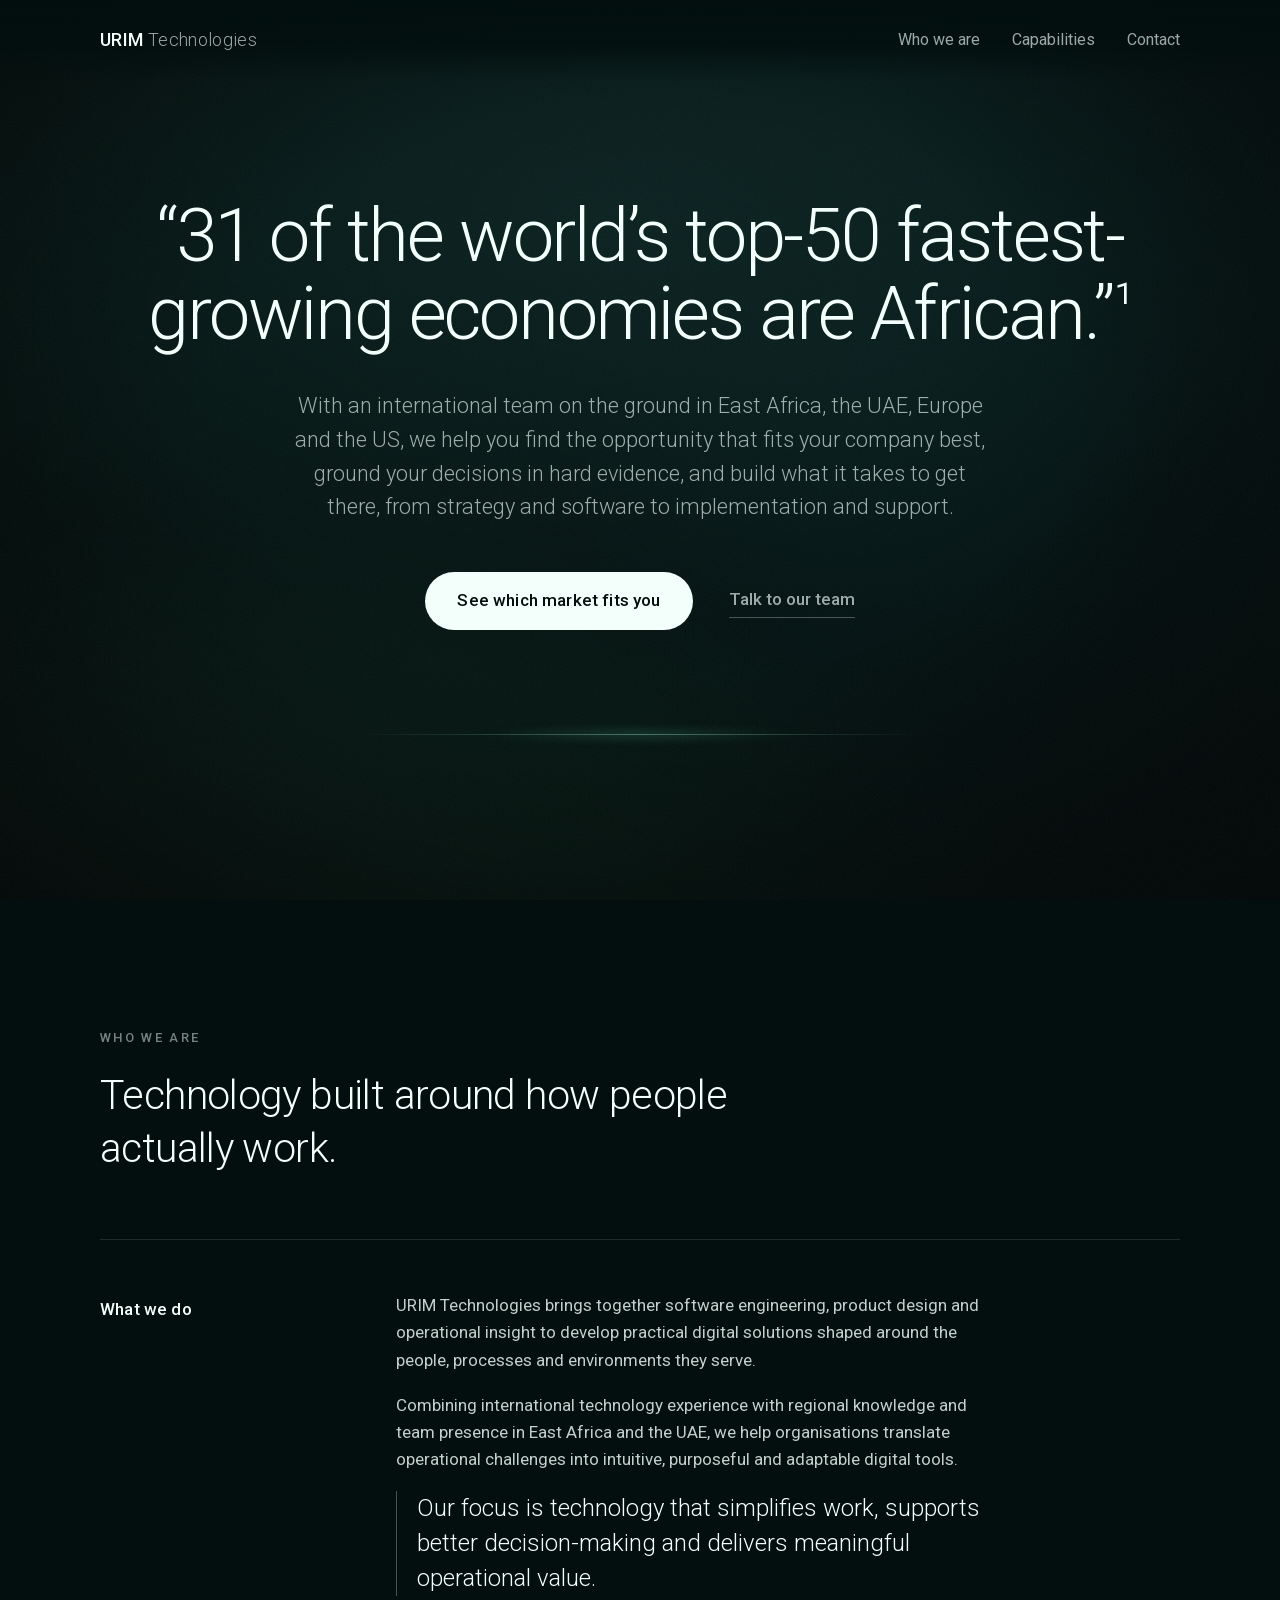
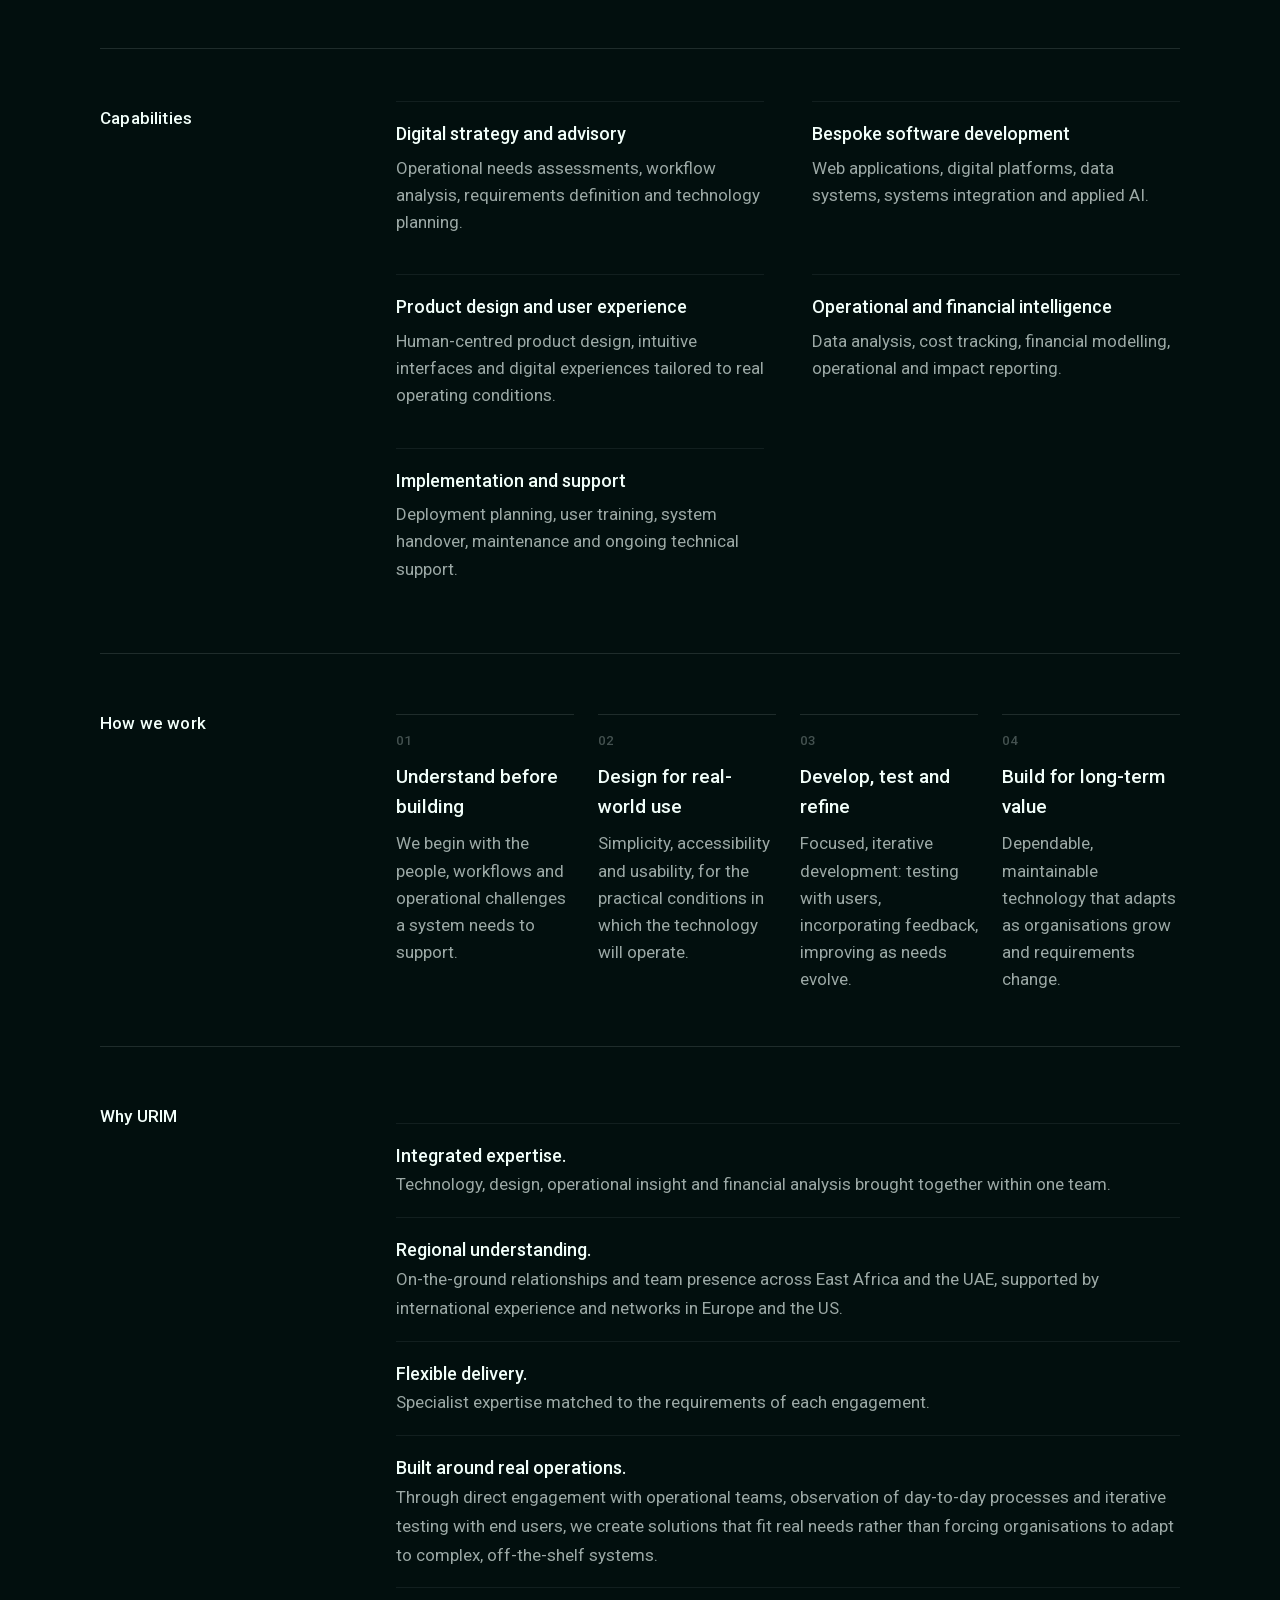
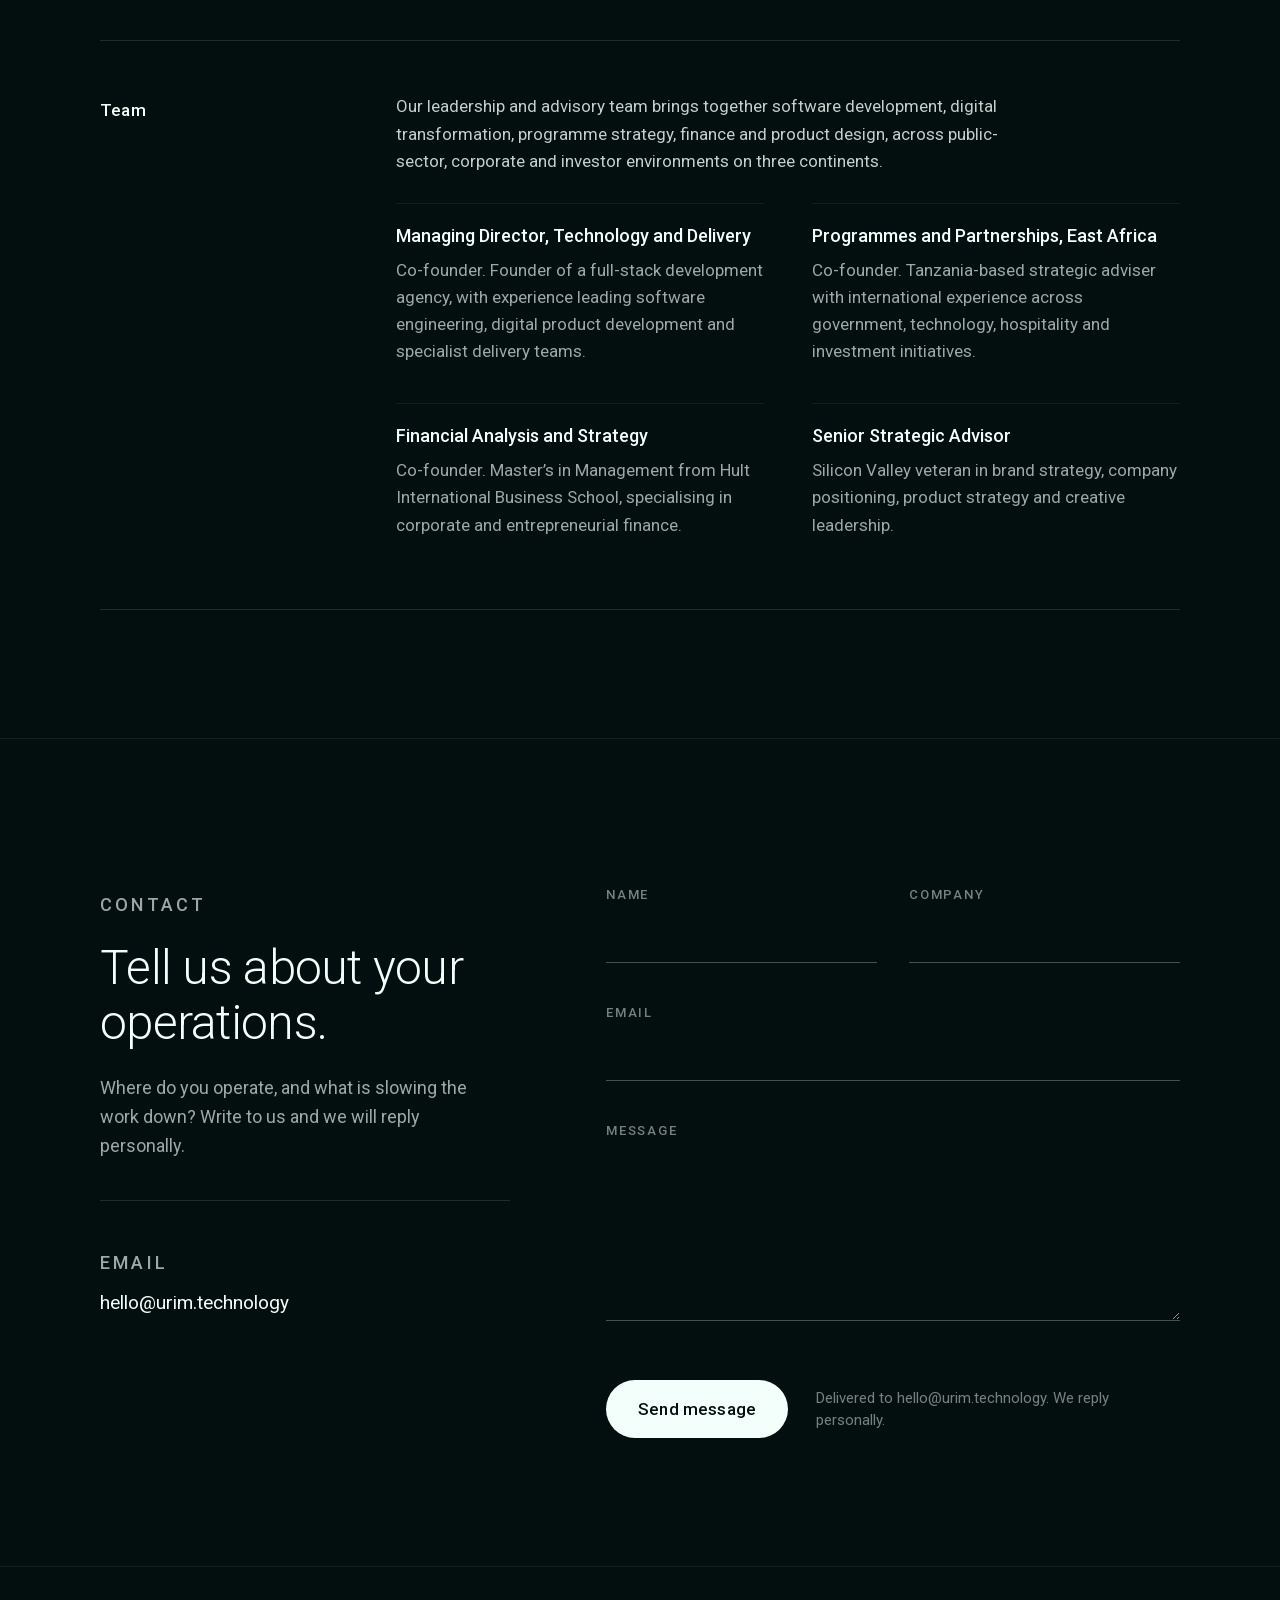
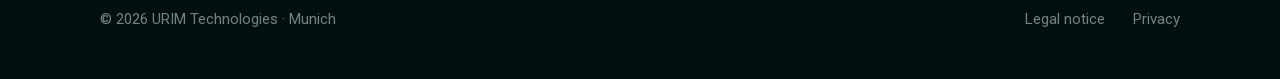
==== commit e267fd84: "Nav: Capabilities link; compact nav on narrow phones Co-Authored-By: Claude Opus 5.5 <noreply@anthro" ====
--- a/index.html
+++ b/index.html
@@ -35,6 +35,7 @@
     <a class="wordmark" href="/"><b>URIM</b> <span>Technologies</span></a>
     <nav class="nav-links">
       <a href="#about">Who we are</a>
+      <a href="#capabilities">Capabilities</a>
       <a href="#contact">Contact</a>
     </nav>
   </div>
@@ -44,7 +45,7 @@
 
   <section class="hero">
     <div class="wrap">
-      <h1 class="rise">“31 of the world’s <span style="white-space:nowrap">top-50</span> fastest-<br>growing economies are African.”<span class="fn"><button type="button" class="fn-mark" aria-label="Source note" aria-expanded="false" aria-controls="fn1">¹</button><span class="fn-note" id="fn1" role="tooltip"><strong>URIM Research, 2026</strong><span class="fn-body">Source, reference date and method are documented in our 2026 research note.</span></span></span></h1>
+      <h1 class="rise">“31 of the world’s <span style="white-space:nowrap">top-50</span> fastest-<br>growing economies are African.”<span class="fn"><span class="fn-mark" role="button" tabindex="0" aria-label="Source note" aria-expanded="false" aria-controls="fn1">¹</span><span class="fn-note" id="fn1" role="tooltip"><strong>URIM Research, 2026</strong><span class="fn-body">Source, reference date and method are documented in our 2026 research note.</span></span></span></h1>
       <p class="lede rise">With an international team on the ground in East Africa, the UAE, Europe and the US, we help you find the opportunity that fits your company best, ground your decisions in hard evidence, and build what it takes to get there, from strategy and software to implementation and support.</p>
       <div class="actions rise">
         <a class="btn" href="#contact">See which market fits you</a>
@@ -70,7 +71,7 @@
         </div>
       </div>
 
-      <div class="row">
+      <div class="row" id="capabilities">
         <h3>Capabilities</h3>
         <div class="body" style="max-width:none">
           <dl class="values">
@@ -184,6 +185,7 @@
   var mark = fn.querySelector(".fn-mark");
   function set(open) { fn.classList.toggle("open", open); mark.setAttribute("aria-expanded", open); }
   mark.addEventListener("click", function (e) { e.stopPropagation(); set(!fn.classList.contains("open")); });
+  mark.addEventListener("keydown", function (e) { if (e.key === "Enter" || e.key === " ") { e.preventDefault(); set(!fn.classList.contains("open")); } });
   document.addEventListener("click", function () { set(false); });
   document.addEventListener("keydown", function (e) { if (e.key === "Escape") set(false); });
 })();
--- a/assets/css/urim.css
+++ b/assets/css/urim.css
@@ -87,7 +87,7 @@
 ::selection { background: hsl(160 70% 40% / .35); color: var(--ink); }
 
 a { color: inherit; text-decoration: none; }
-a:focus-visible, button:focus-visible { outline: 1px solid hsl(162 45% 68% / .7); outline-offset: 4px; }
+a:focus-visible, button:focus-visible, [role="button"]:focus-visible { outline: 1px solid hsl(162 45% 68% / .7); outline-offset: 4px; }
 
 h1, h2, h3, h4 { margin: 0; color: var(--ink); font-weight: 300; letter-spacing: -0.015em; }
 p { margin: 0; }
@@ -117,7 +117,7 @@
 .wordmark b { font-weight: 500; }
 .wordmark span { font-weight: 300; color: var(--ink-64); }
 .nav-links { display: flex; gap: 32px; }
-.nav-links a { font-size: 1rem; color: var(--ink-64); transition: color .25s; }
+.nav-links a { white-space: nowrap; font-size: 1rem; color: var(--ink-64); transition: color .25s; }
 .nav-links a:hover { color: var(--ink); }
 
 /* Hero */
@@ -152,10 +152,8 @@
    overshooting the quote 0.12 above and 0.26 below, 0.35 gap after it. */
 .fn { position: static; display: inline; }
 .fn-mark {
-  font: inherit; letter-spacing: inherit; line-height: 0; color: inherit;
-  font-size: 0.761em; position: relative; top: -0.309em;
-  padding: 0; margin: 0 0 0 .02em; border: 0; background: transparent;
-  cursor: pointer; transition: opacity .25s;
+  font-size: 0.761em; position: relative; top: -0.309em; line-height: 0;
+  margin-left: .02em; cursor: pointer; outline-offset: 2px; transition: opacity .25s;
 }
 .fn:hover .fn-mark, .fn:focus-within .fn-mark, .fn.open .fn-mark { opacity: .7; }
 .fn-note {
@@ -252,6 +250,7 @@
 
 /* Sections */
 .section { padding: 128px 0; }
+[id] { scroll-margin-top: calc(var(--nav-h) + 16px); }
 .section + .section { border-top: 1px solid var(--line-soft); }
 .section-head { margin-bottom: 64px; }
 .section-head .eyebrow { margin-bottom: 20px; }
@@ -418,3 +417,9 @@
   .nav-links a { font-size: .875rem; }
   .footer .wrap { flex-direction: column; }
 }
+
+@media (max-width: 520px) {
+  .wordmark span { display: none; }
+  .nav-links { gap: 18px; }
+  .nav-links a { font-size: .875rem; }
+}
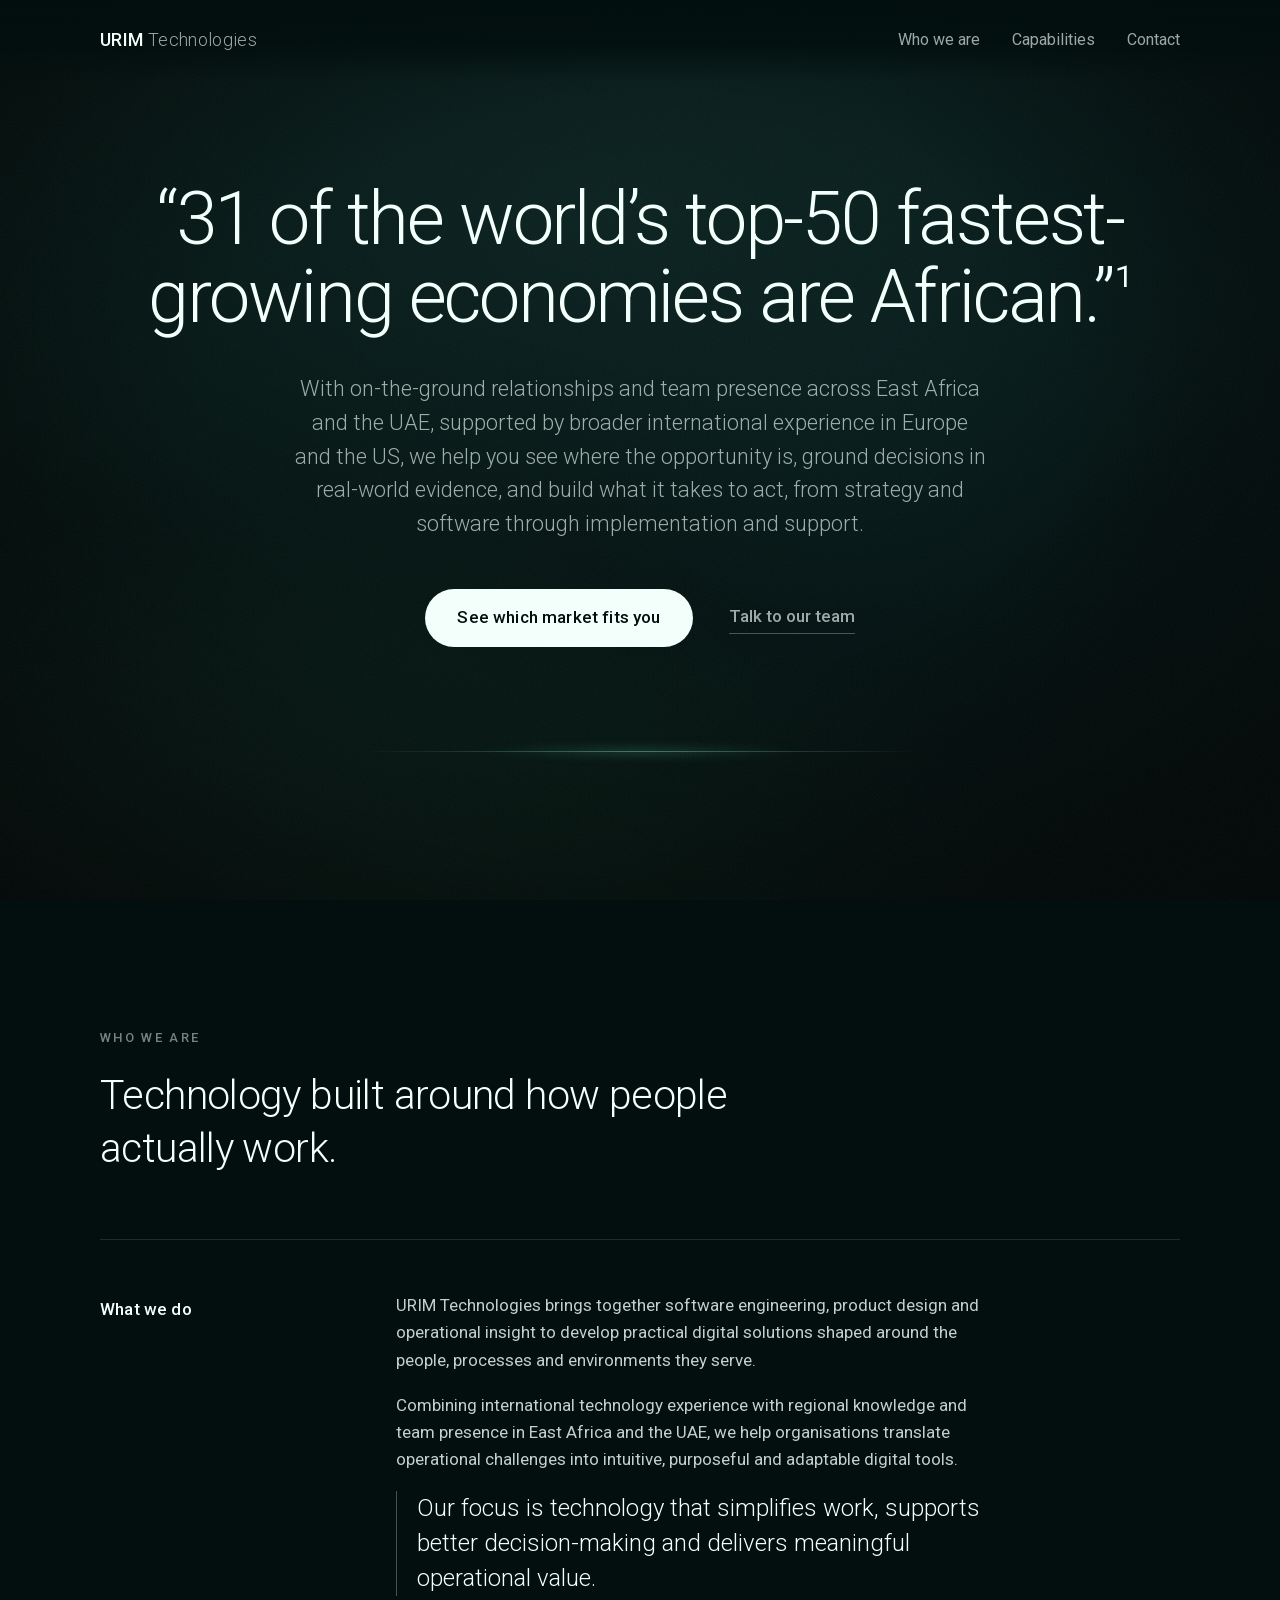
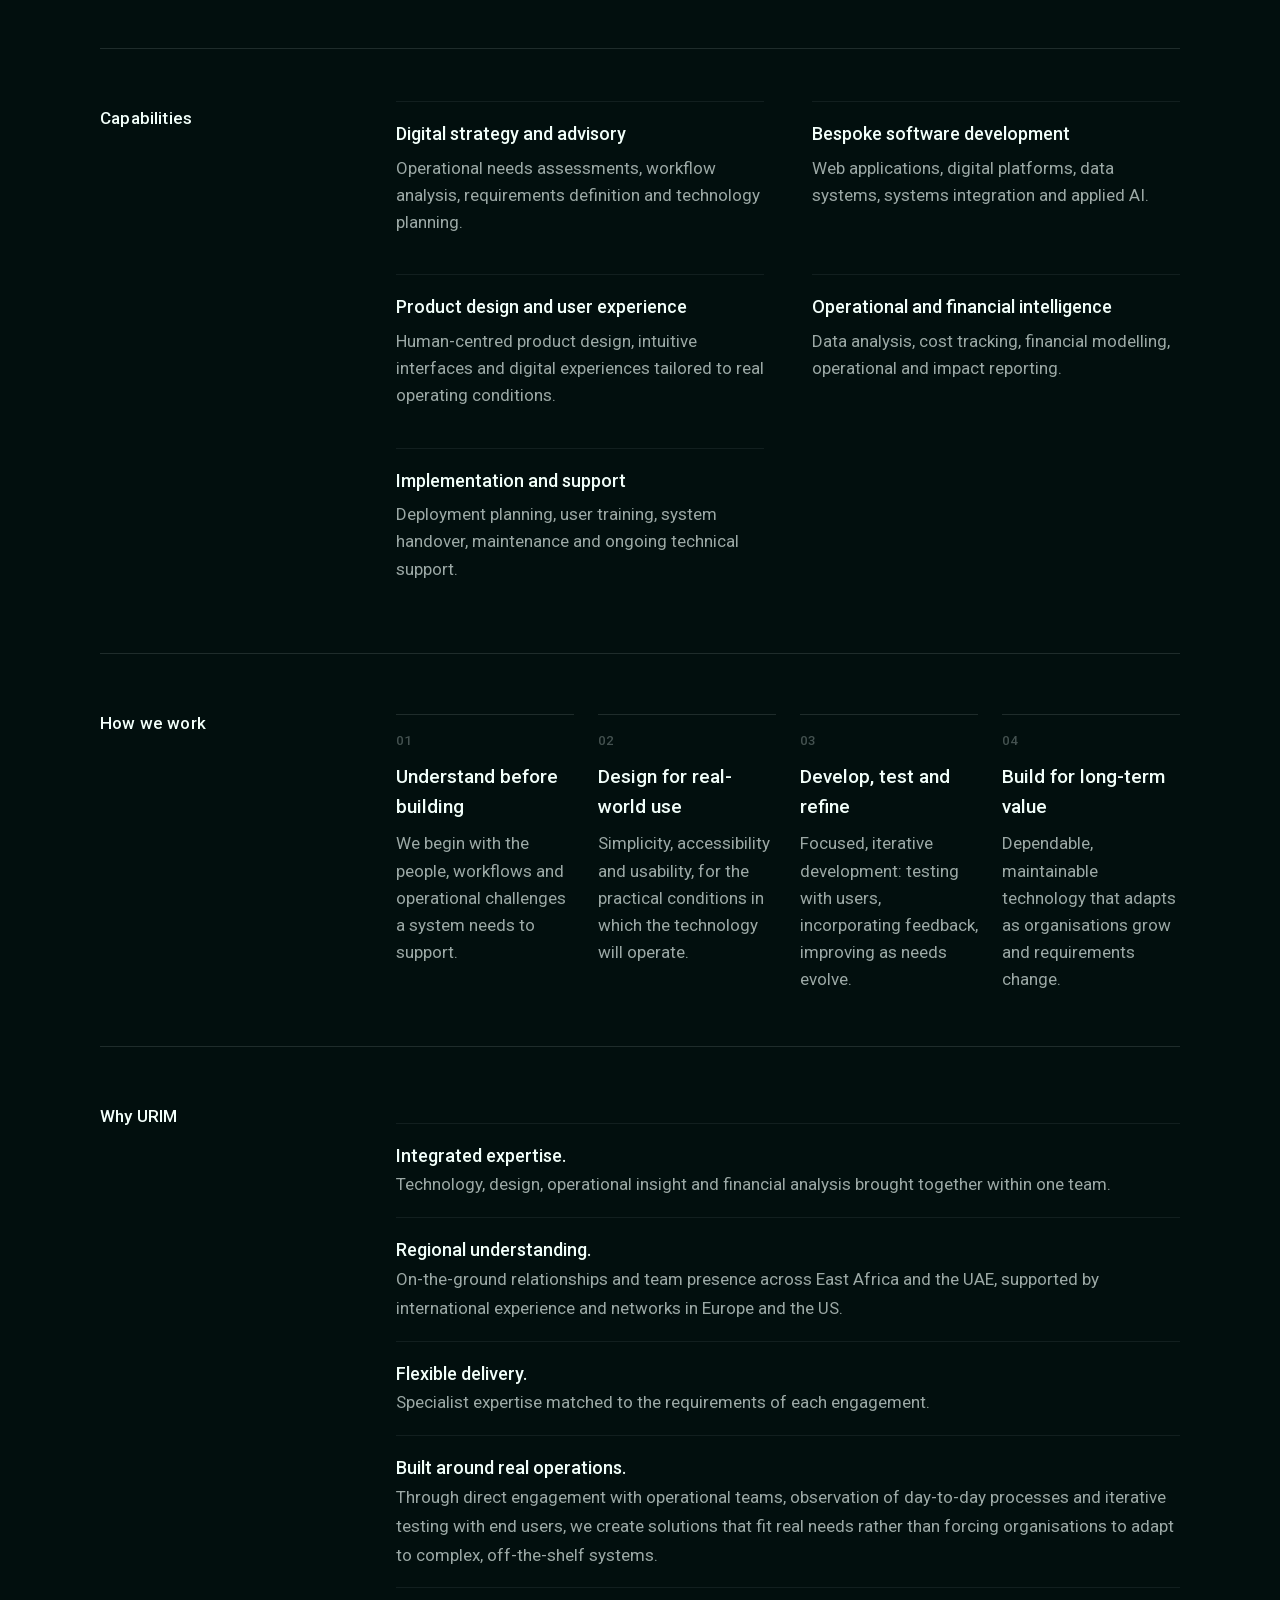
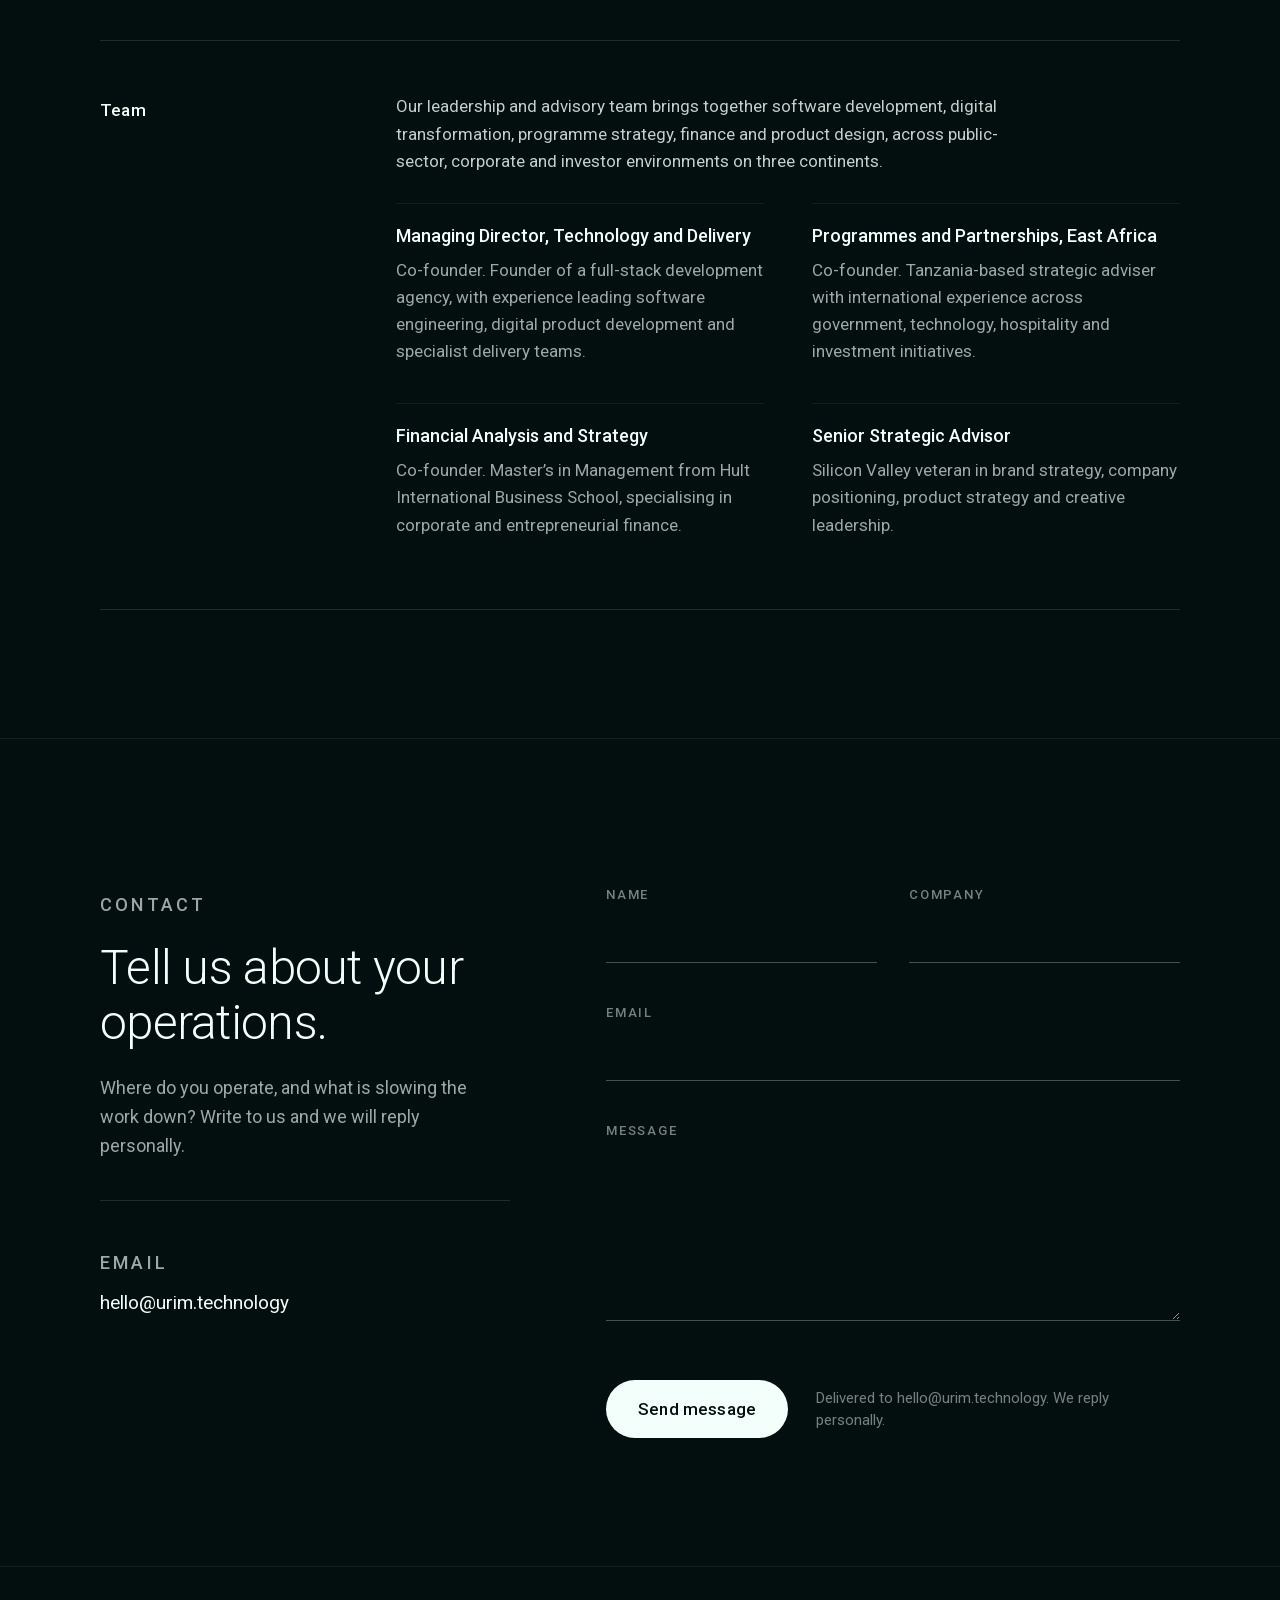
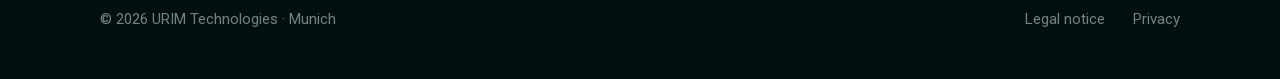
==== commit baed89ea: "Hero lede: on-the-ground presence wording Co-Authored-By: Claude Opus 5.5 <noreply@anthropic.com>" ====
--- a/index.html
+++ b/index.html
@@ -46,7 +46,7 @@
   <section class="hero">
     <div class="wrap">
       <h1 class="rise">“31 of the world’s <span style="white-space:nowrap">top-50</span> fastest-<br>growing economies are African.”<span class="fn"><span class="fn-mark" role="button" tabindex="0" aria-label="Source note" aria-expanded="false" aria-controls="fn1">¹</span><span class="fn-note" id="fn1" role="tooltip"><strong>URIM Research, 2026</strong><span class="fn-body">Source, reference date and method are documented in our 2026 research note.</span></span></span></h1>
-      <p class="lede rise">With an international team on the ground in East Africa, the UAE, Europe and the US, we help you find the opportunity that fits your company best, ground your decisions in hard evidence, and build what it takes to get there, from strategy and software to implementation and support.</p>
+      <p class="lede rise">With on-the-ground relationships and team presence across East Africa and the UAE, supported by broader international experience in Europe and the US, we help you see where the opportunity is, ground decisions in real-world evidence, and build what it takes to act, from strategy and software through implementation and support.</p>
       <div class="actions rise">
         <a class="btn" href="#contact">See which market fits you</a>
         <a class="link" href="mailto:hello@urim.technology">Talk to our team</a>
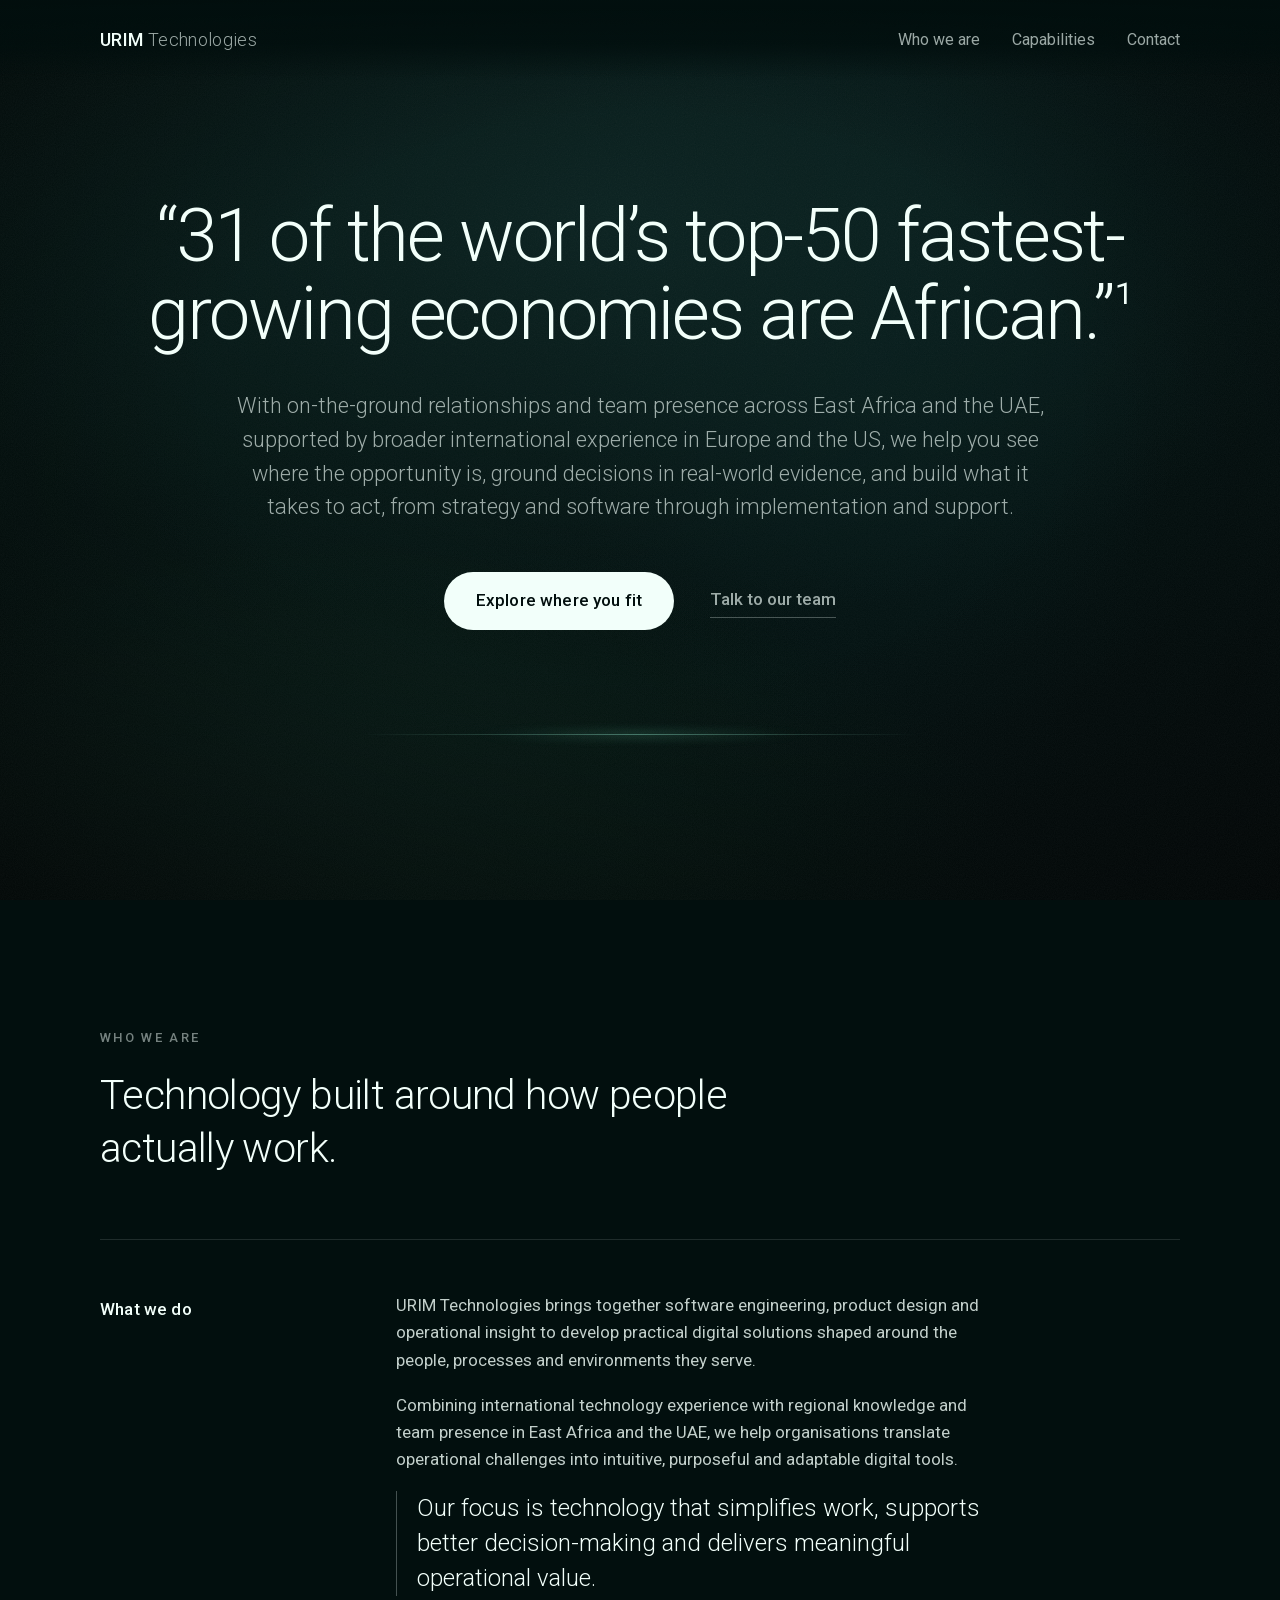
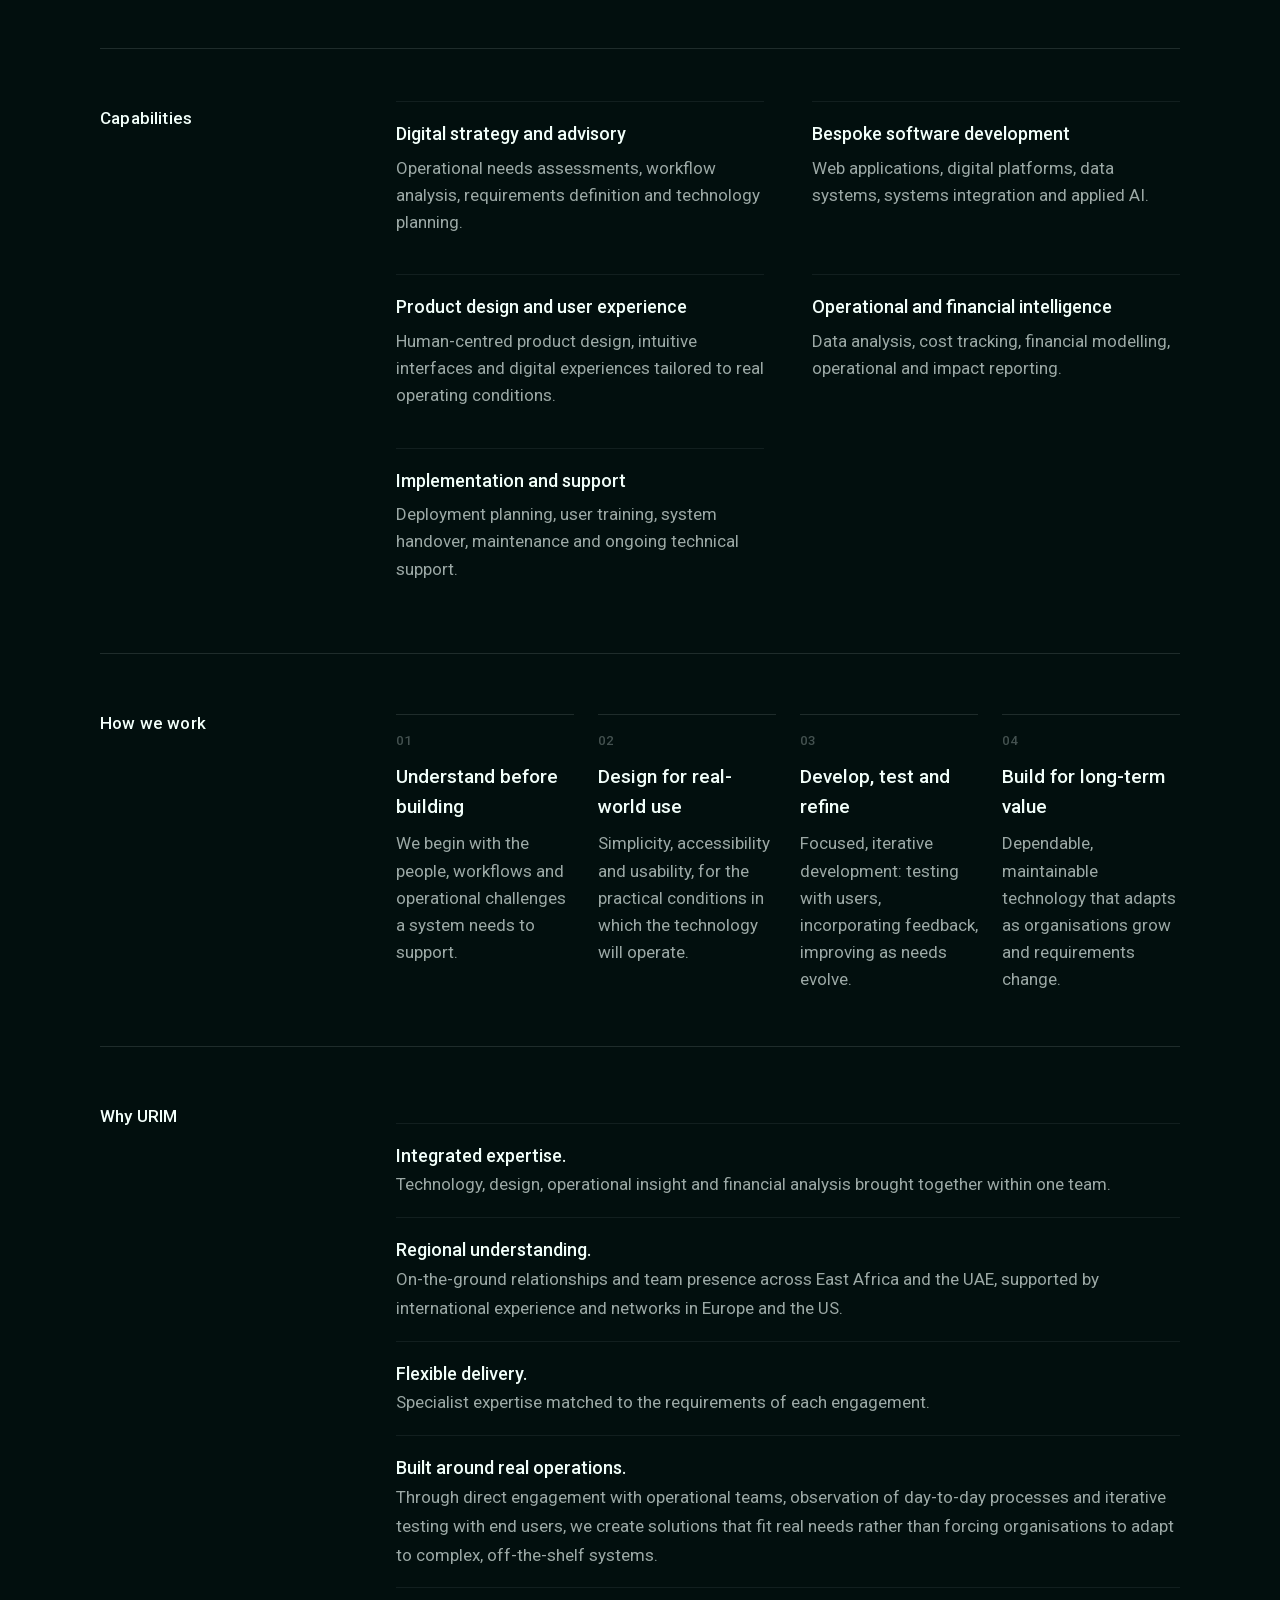
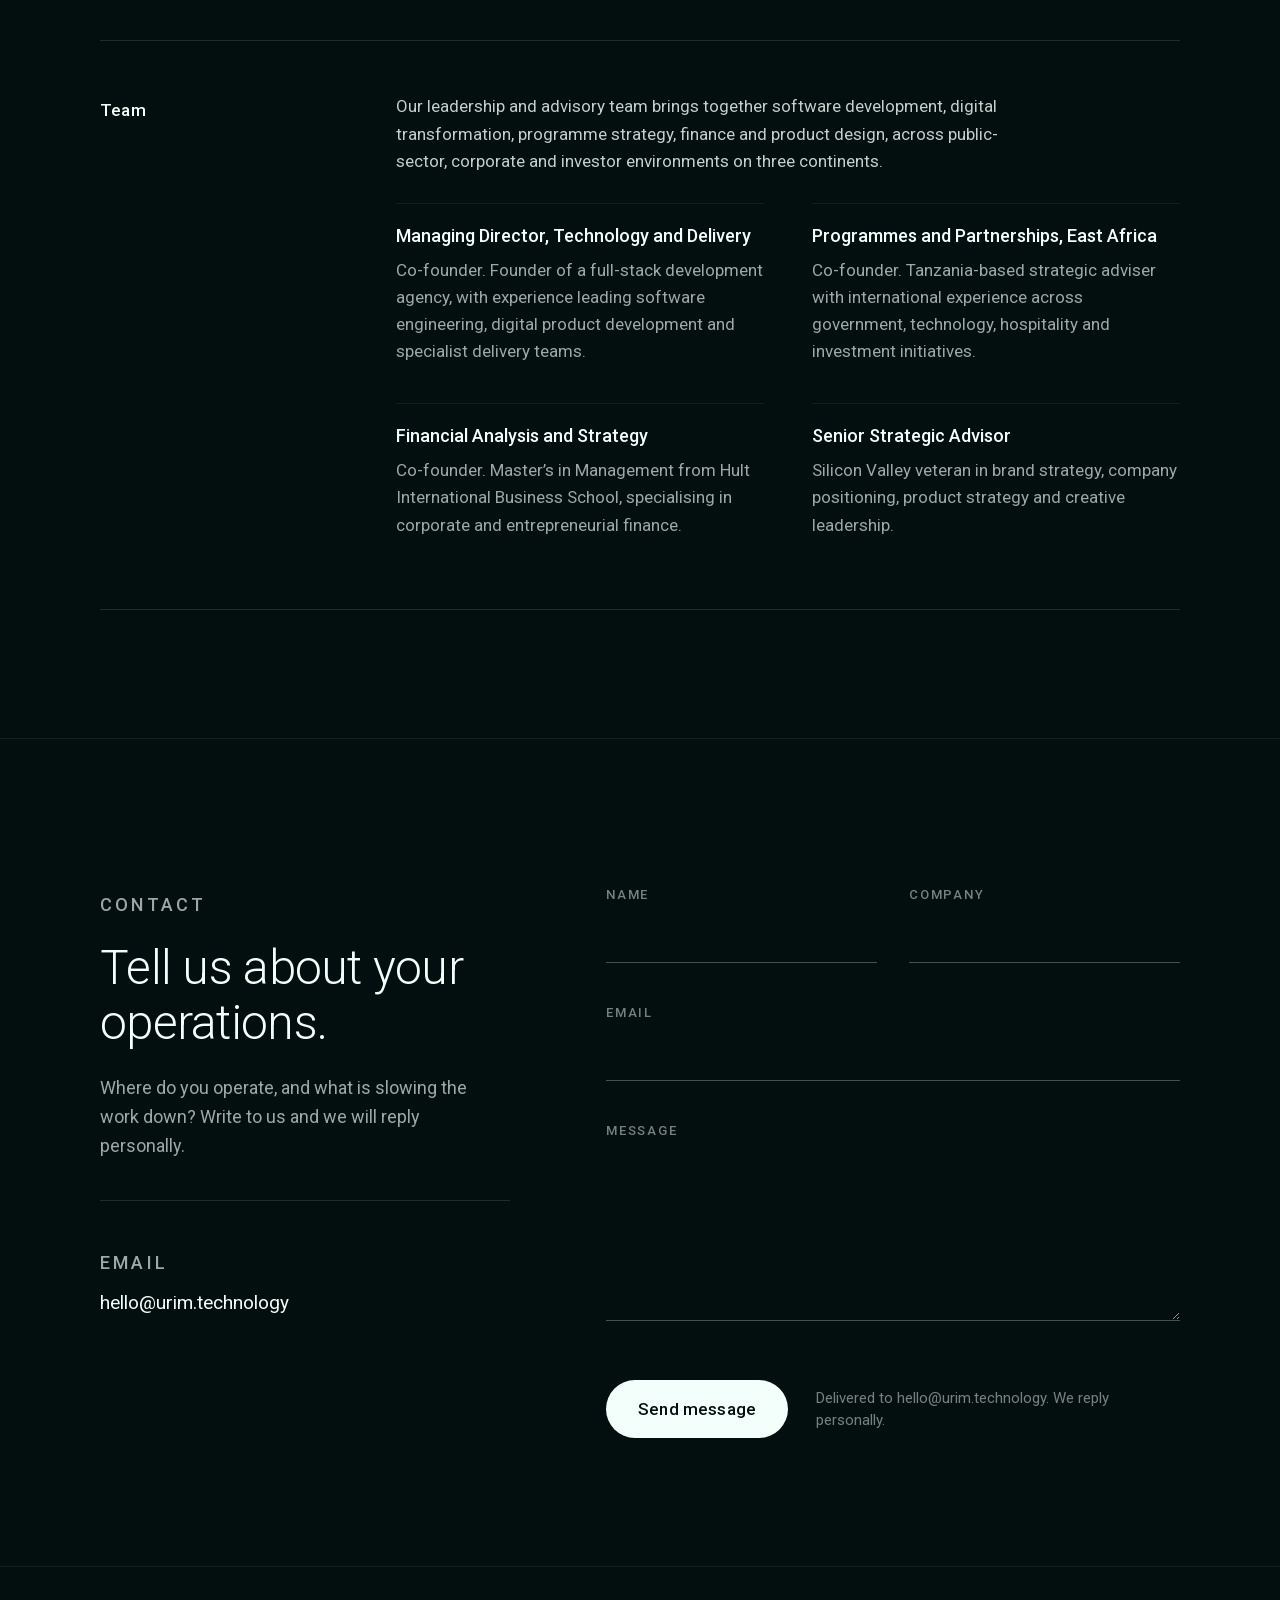
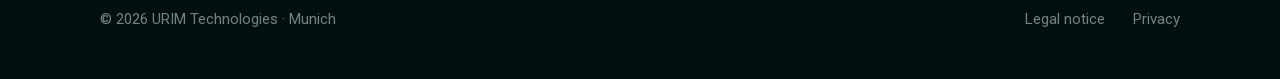
==== commit ab194e7c: "Hero CTA: Explore where you fit Co-Authored-By: Claude Opus 5.5 <noreply@anthropic.com>" ====
--- a/index.html
+++ b/index.html
@@ -48,7 +48,7 @@
       <h1 class="rise">“31 of the world’s <span style="white-space:nowrap">top-50</span> fastest-<br>growing economies are African.”<span class="fn"><span class="fn-mark" role="button" tabindex="0" aria-label="Source note" aria-expanded="false" aria-controls="fn1">¹</span><span class="fn-note" id="fn1" role="tooltip"><strong>URIM Research, 2026</strong><span class="fn-body">Source, reference date and method are documented in our 2026 research note.</span></span></span></h1>
       <p class="lede rise">With on-the-ground relationships and team presence across East Africa and the UAE, supported by broader international experience in Europe and the US, we help you see where the opportunity is, ground decisions in real-world evidence, and build what it takes to act, from strategy and software through implementation and support.</p>
       <div class="actions rise">
-        <a class="btn" href="#contact">See which market fits you</a>
+        <a class="btn" href="#contact">Explore where you fit</a>
         <a class="link" href="mailto:hello@urim.technology">Talk to our team</a>
       </div>
       <div class="hero-rule rise" aria-hidden="true"></div>
--- a/assets/css/urim.css
+++ b/assets/css/urim.css
@@ -140,7 +140,7 @@
 }
 .hero .lede {
   margin: 36px auto 0;
-  max-width: 58ch;
+  max-width: 68ch;
   font-size: clamp(1.125rem, 1.7vw, 1.4375rem);
   line-height: 1.55;
   font-weight: 300;
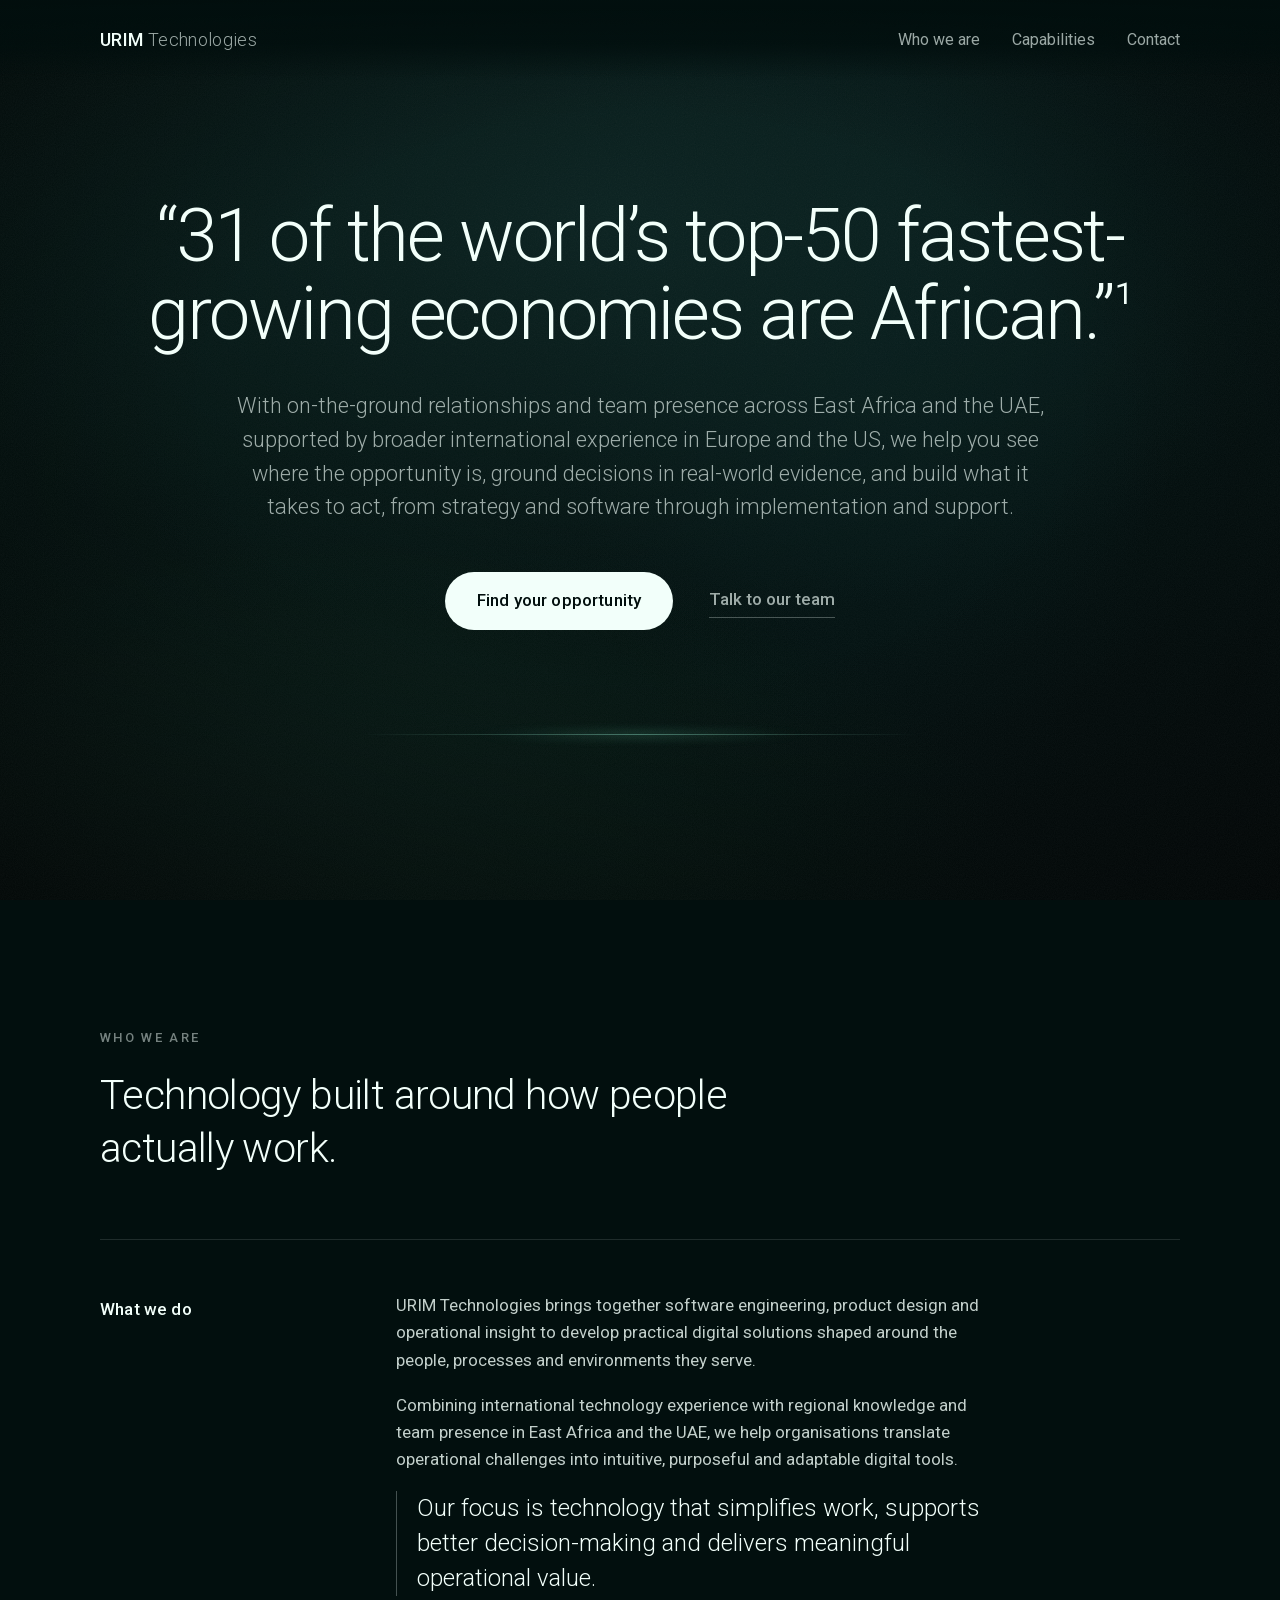
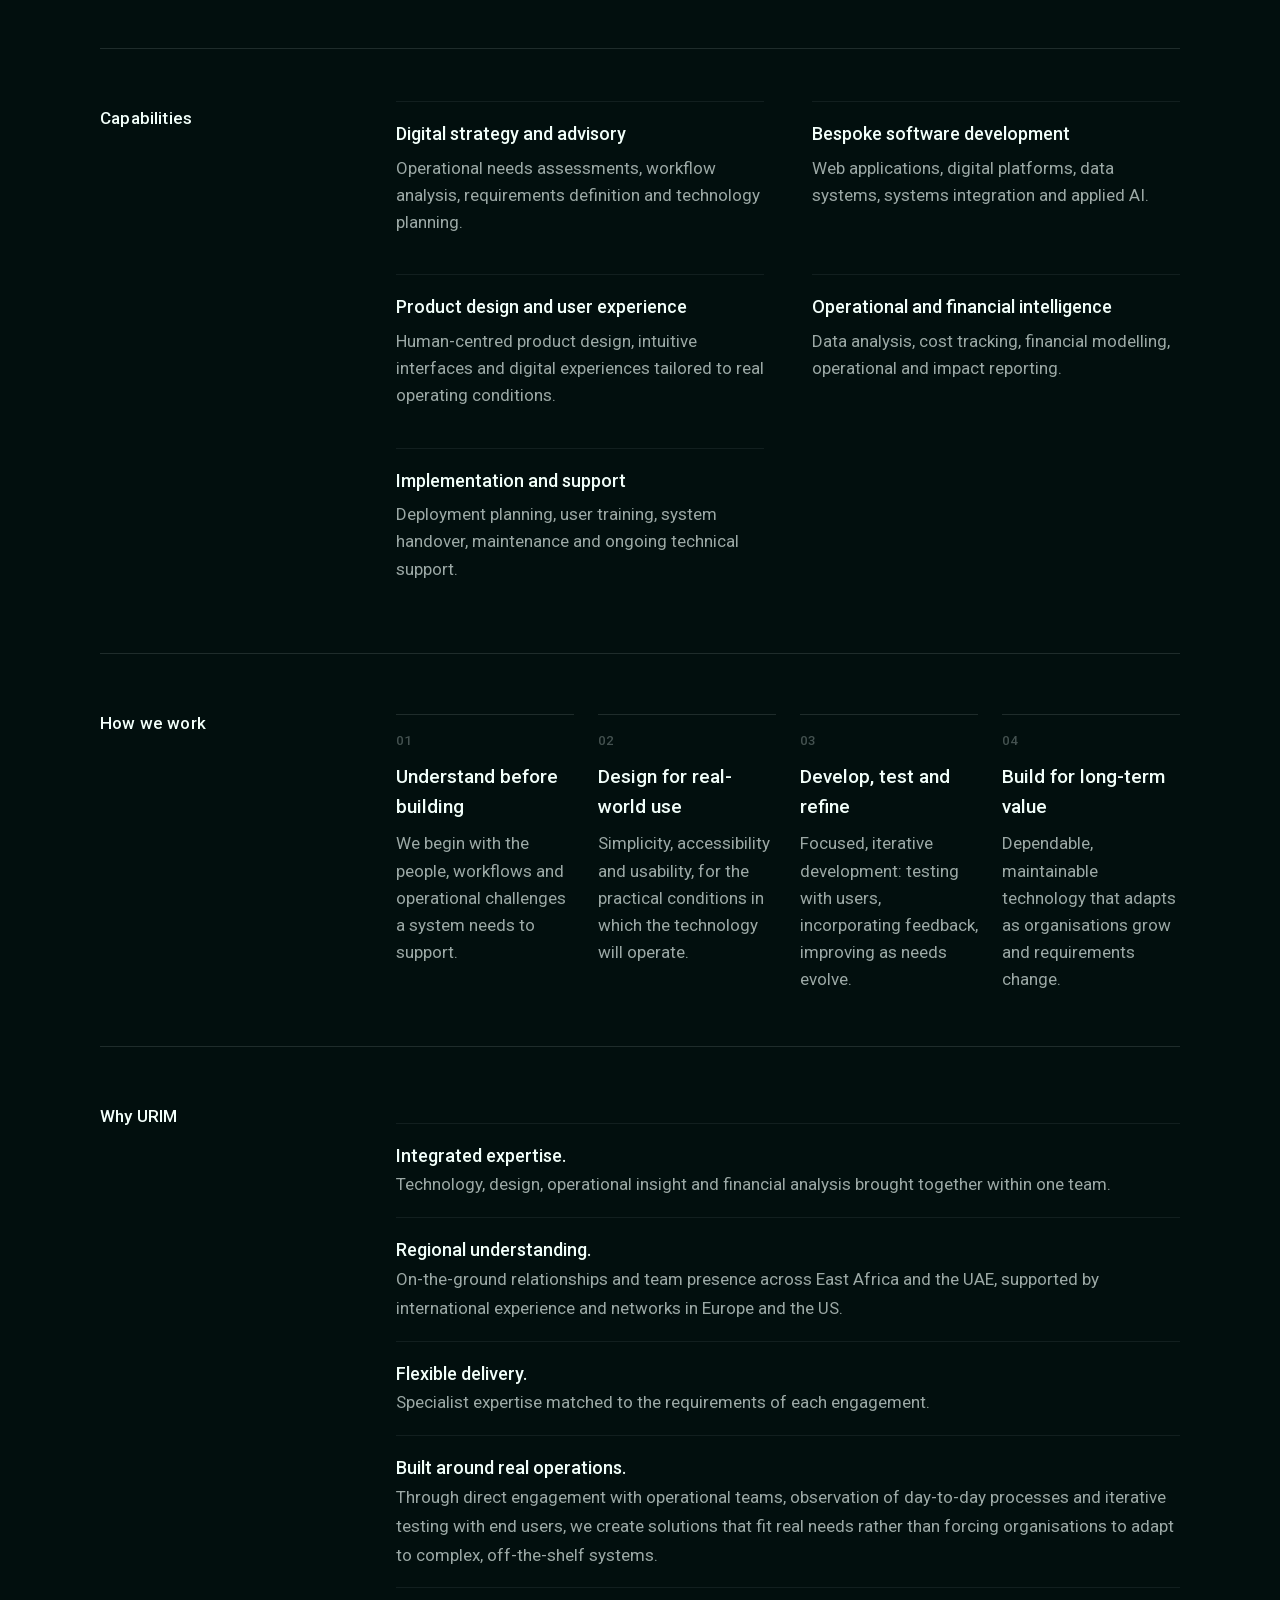
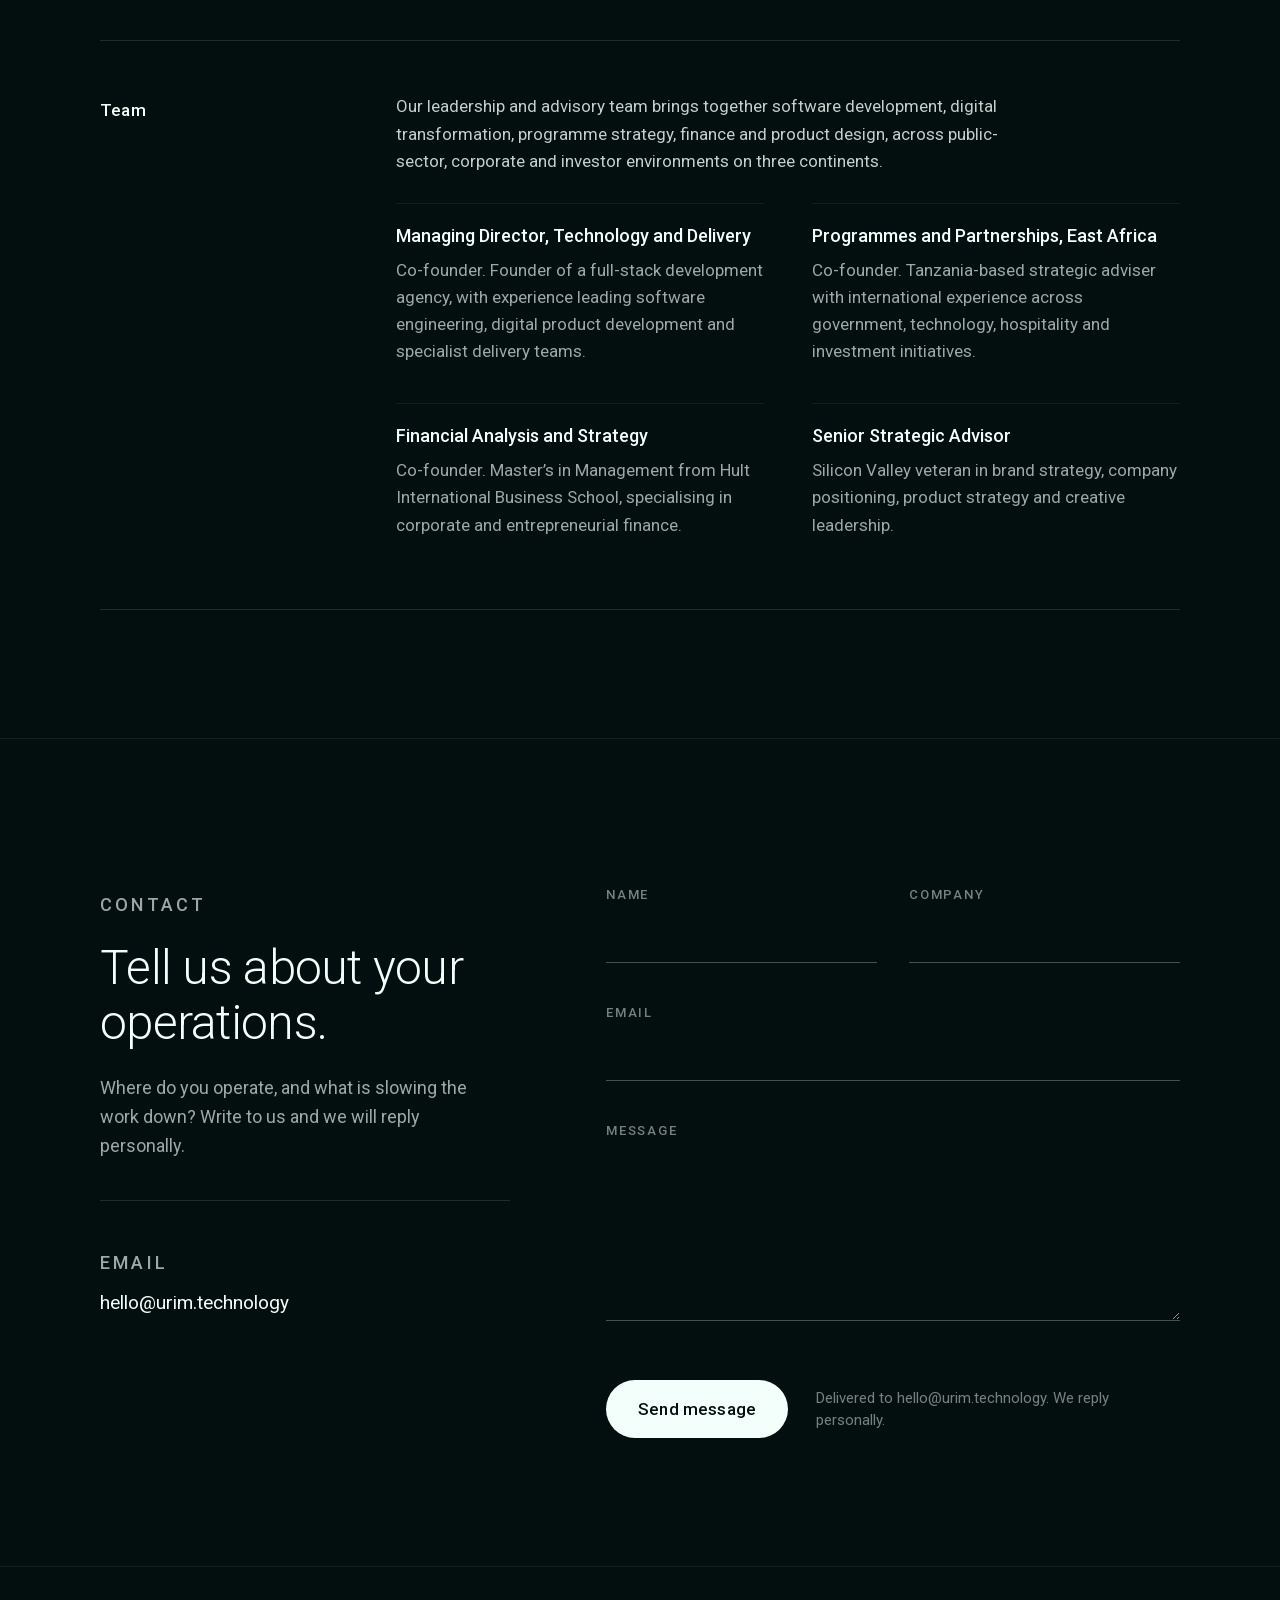
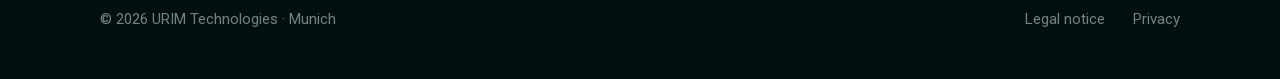
==== commit 0e529c6d: "Hero CTA: Find your opportunity Co-Authored-By: Claude Opus 5.5 <noreply@anthropic.com>" ====
--- a/index.html
+++ b/index.html
@@ -48,7 +48,7 @@
       <h1 class="rise">“31 of the world’s <span style="white-space:nowrap">top-50</span> fastest-<br>growing economies are African.”<span class="fn"><span class="fn-mark" role="button" tabindex="0" aria-label="Source note" aria-expanded="false" aria-controls="fn1">¹</span><span class="fn-note" id="fn1" role="tooltip"><strong>URIM Research, 2026</strong><span class="fn-body">Source, reference date and method are documented in our 2026 research note.</span></span></span></h1>
       <p class="lede rise">With on-the-ground relationships and team presence across East Africa and the UAE, supported by broader international experience in Europe and the US, we help you see where the opportunity is, ground decisions in real-world evidence, and build what it takes to act, from strategy and software through implementation and support.</p>
       <div class="actions rise">
-        <a class="btn" href="#contact">Explore where you fit</a>
+        <a class="btn" href="#contact">Find your opportunity</a>
         <a class="link" href="mailto:hello@urim.technology">Talk to our team</a>
       </div>
       <div class="hero-rule rise" aria-hidden="true"></div>
